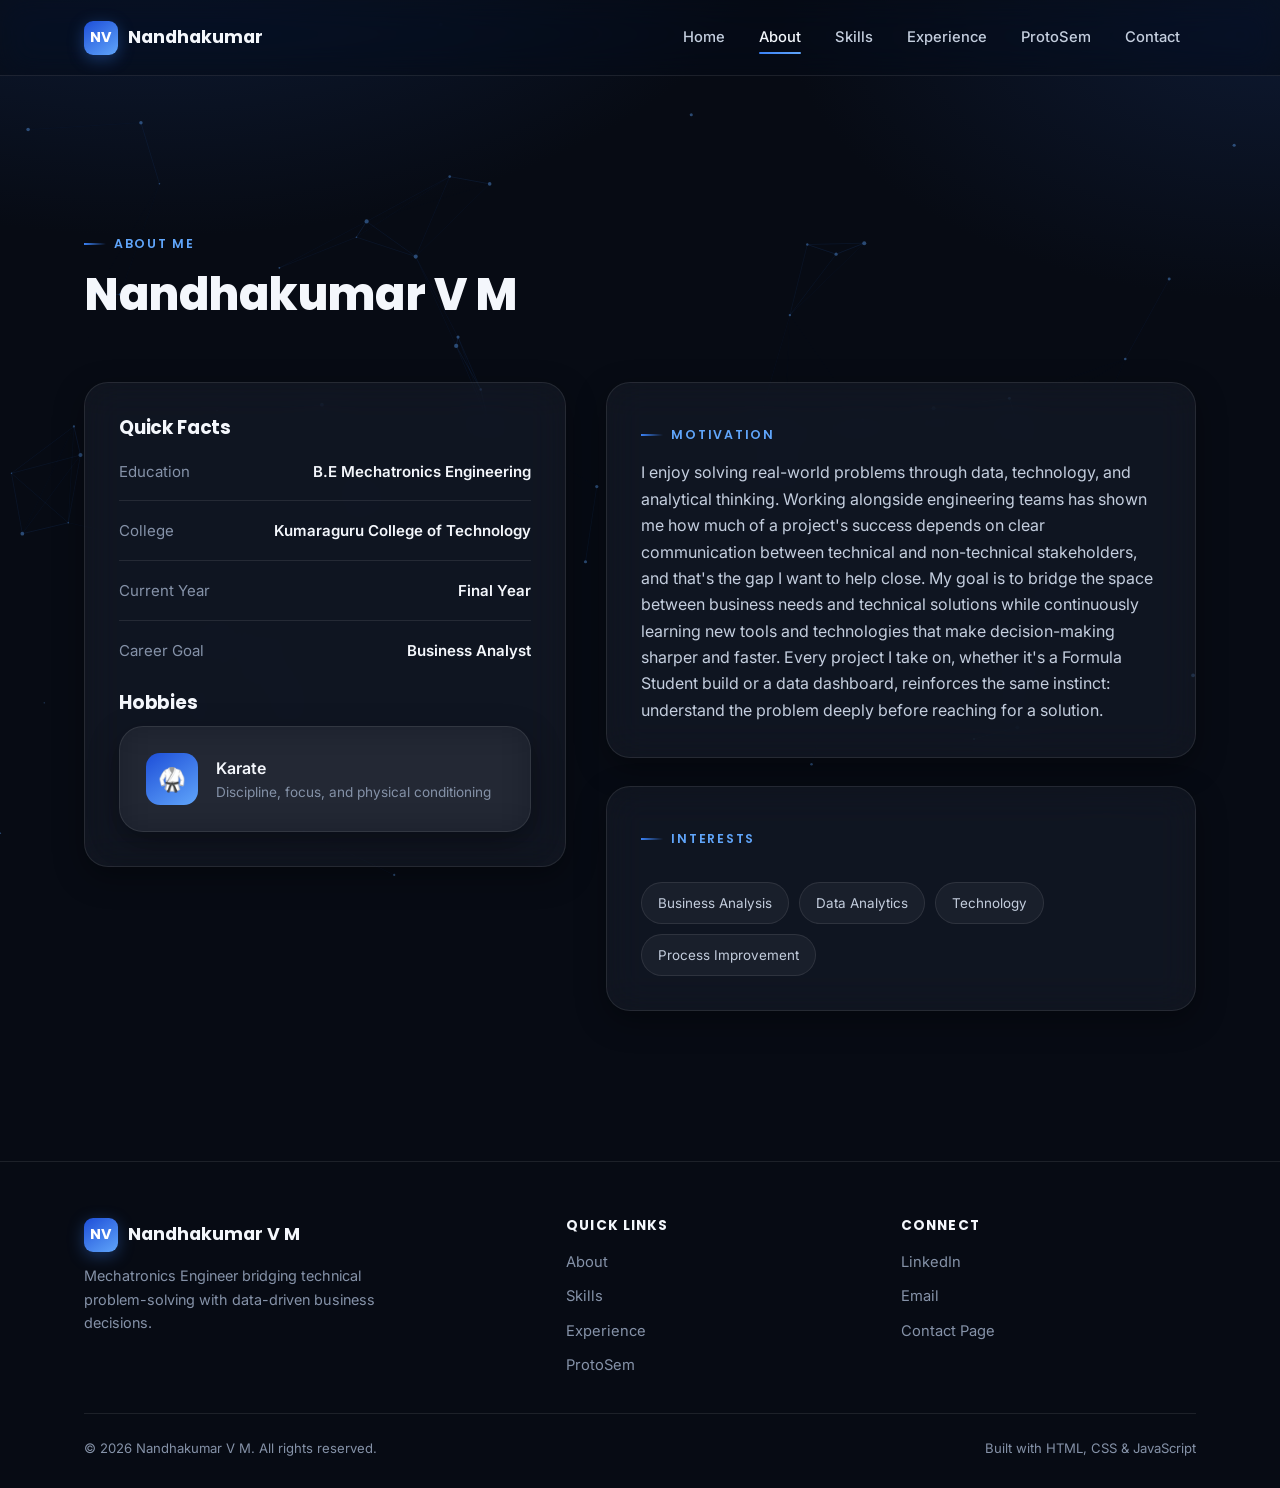
==== about.html @ 26b090a3 "Secondary Commit" ====
<!DOCTYPE html>
<html lang="en">
<head>
<meta charset="UTF-8">
<meta name="viewport" content="width=device-width, initial-scale=1.0">
<title>About — Nandhakumar V M</title>
<meta name="description" content="Learn about Nandhakumar V M's education, goals, interests, and motivation.">
<link rel="preconnect" href="https://fonts.googleapis.com">
<link rel="stylesheet" href="style.css">
</head>
<body>

  <div id="loading-screen" aria-hidden="true">
    <div class="loader-mark"></div>
    <div class="loader-text">Loading Portfolio</div>
  </div>

  <div id="scroll-progress"></div>
  <canvas id="particle-canvas"></canvas>

  <header class="navbar">
    <div class="nav-inner">
      <a href="index.html" class="brand">
        <span class="brand-mark">NV</span>
        Nandhakumar
      </a>
      <nav class="nav-links" id="nav-links">
        <a href="index.html">Home</a>
        <a href="about.html">About</a>
        <a href="skills.html">Skills</a>
        <a href="experience.html">Experience</a>
        <a href="protosem.html">ProtoSem</a>
        <a href="contact.html">Contact</a>
      </nav>
      <button class="nav-toggle" id="nav-toggle" aria-label="Toggle navigation menu">
        <span></span>
      </button>
    </div>
  </header>

  <main>
    <div class="page-header">
      <div class="container">
        <span class="eyebrow">About Me</span>
        <h1>Nandhakumar V M</h1>
      </div>
    </div>

    <section class="section" style="padding-top:20px;">
      <div class="container about-grid">

        <div class="about-card glass reveal">
          <h3 style="margin-bottom:20px;">Quick Facts</h3>
          <div class="info-list">
            <div class="info-row">
              <span class="label">Education</span>
              <span class="value">B.E Mechatronics Engineering</span>
            </div>
            <div class="info-row">
              <span class="label">College</span>
              <span class="value">Kumaraguru College of Technology</span>
            </div>
            <div class="info-row">
              <span class="label">Current Year</span>
              <span class="value">Final Year</span>
            </div>
            <div class="info-row">
              <span class="label">Career Goal</span>
              <span class="value">Business Analyst</span>
            </div>
          </div>

          <h3 style="margin:28px 0 12px;">Hobbies</h3>
          <div class="hobby-card glass">
            <div class="hobby-icon">🥋</div>
            <div>
              <div style="font-weight:600;color:var(--text-0);">Karate</div>
              <div style="font-size:0.85rem;color:var(--text-2);">Discipline, focus, and physical conditioning</div>
            </div>
          </div>
        </div>

        <div>
          <div class="motivation-card glass reveal">
            <span class="eyebrow">Motivation</span>
            <p>
              I enjoy solving real-world problems through data, technology, and analytical thinking. Working
              alongside engineering teams has shown me how much of a project's success depends on clear
              communication between technical and non-technical stakeholders, and that's the gap I want to help
              close. My goal is to bridge the space between business needs and technical solutions while
              continuously learning new tools and technologies that make decision-making sharper and faster.
              Every project I take on, whether it's a Formula Student build or a data dashboard, reinforces the
              same instinct: understand the problem deeply before reaching for a solution.
            </p>
          </div>

          <div class="glass reveal" style="padding:34px;">
            <span class="eyebrow">Interests</span>
            <div class="tag-grid">
              <span class="tag-pill">Business Analysis</span>
              <span class="tag-pill">Data Analytics</span>
              <span class="tag-pill">Technology</span>
              <span class="tag-pill">Process Improvement</span>
            </div>
          </div>
        </div>

      </div>
    </section>
  </main>

  <footer class="footer">
    <div class="container">
      <div class="footer-grid">
        <div class="footer-brand">
          <div class="brand"><span class="brand-mark">NV</span> Nandhakumar V M</div>
          <p>Mechatronics Engineer bridging technical problem-solving with data-driven business decisions.</p>
        </div>
        <div>
          <h4>Quick Links</h4>
          <div class="footer-links">
            <a href="about.html">About</a>
            <a href="skills.html">Skills</a>
            <a href="experience.html">Experience</a>
            <a href="protosem.html">ProtoSem</a>
          </div>
        </div>
        <div>
          <h4>Connect</h4>
          <div class="footer-links">
            <a href="https://www.linkedin.com/in/nandhakumar-v-m-8479002b8" target="_blank" rel="noopener">LinkedIn</a>
            <a href="mailto:nandhakumar8112005@gmail.com">Email</a>
            <a href="contact.html">Contact Page</a>
          </div>
        </div>
      </div>
      <div class="footer-bottom">
        <span>&copy; 2026 Nandhakumar V M. All rights reserved.</span>
        <span>Built with HTML, CSS &amp; JavaScript</span>
      </div>
    </div>
  </footer>

  <button id="back-to-top" aria-label="Back to top">↑</button>

  <script src="script.js"></script>
</body>
</html>
---- style.css ----
/* =========================================================
   NANDHAKUMAR V M — PORTFOLIO STYLESHEET
   Structure:
   1. Fonts & Variables
   2. Reset & Base
   3. Utility / Layout
   4. Loading Screen
   5. Scroll Progress Bar
   6. Navigation
   7. Buttons
   8. Hero / Home
   9. Section Headings
   10. About Page
   11. Skills Page
   12. Experience Timeline
   13. ProtoSem Weekly Journal
   14. Contact Page
   15. Footer
   16. Back To Top
   17. Scroll Reveal
   18. Responsive Media Queries
   ========================================================= */

@import url('https://fonts.googleapis.com/css2?family=Poppins:wght@400;500;600;700;800&family=Inter:wght@400;500;600;700&display=swap');

/* ---------- 1. Fonts & Variables ---------- */
:root{
  /* Palette */
  --bg-0:#070b14;
  --bg-1:#0b1120;
  --bg-2:#101828;
  --surface:rgba(255,255,255,0.045);
  --surface-strong:rgba(255,255,255,0.08);
  --border-glass:rgba(255,255,255,0.09);
  --border-glass-hover:rgba(96,165,250,0.45);

  --accent:#3b82f6;
  --accent-2:#60a5fa;
  --accent-dim:#1d4ed8;
  --accent-glow:rgba(59,130,246,0.35);

  --text-0:#f4f7fc;
  --text-1:#c4cede;
  --text-2:#8592a8;

  --success:#34d399;

  /* Typography */
  --font-display:'Poppins', sans-serif;
  --font-body:'Inter', sans-serif;

  /* Radii */
  --r-sm:10px;
  --r-md:16px;
  --r-lg:24px;
  --r-pill:999px;

  /* Shadows */
  --shadow-glow: 0 0 40px var(--accent-glow);
  --shadow-card: 0 10px 30px rgba(0,0,0,0.35);

  /* Motion */
  --ease: cubic-bezier(.16,.84,.44,1);
  --dur-fast: .2s;
  --dur-med: .45s;
  --dur-slow: .8s;

  --nav-h: 76px;
}

*, *::before, *::after{ box-sizing:border-box; margin:0; padding:0; }

html{
  scroll-behavior:smooth;
  scroll-padding-top: var(--nav-h);
}

body{
  background: radial-gradient(1200px 700px at 12% -10%, #10203f 0%, transparent 55%),
              radial-gradient(1000px 600px at 100% 0%, #0e1a33 0%, transparent 50%),
              var(--bg-0);
  color: var(--text-1);
  font-family: var(--font-body);
  line-height:1.65;
  overflow-x:hidden;
  min-height:100vh;
}

img{ max-width:100%; display:block; }
a{ color:inherit; text-decoration:none; }
ul{ list-style:none; }
button, input, textarea{ font-family:inherit; }

h1,h2,h3,h4{
  font-family: var(--font-display);
  color: var(--text-0);
  line-height:1.2;
  letter-spacing:-0.01em;
}

::selection{ background:var(--accent); color:#fff; }

:focus-visible{
  outline: 2px solid var(--accent-2);
  outline-offset: 3px;
  border-radius: 4px;
}

@media (prefers-reduced-motion: reduce){
  *{ animation-duration:0.001ms !important; animation-iteration-count:1 !important; transition-duration:0.001ms !important; scroll-behavior:auto !important; }
}

/* ---------- 3. Utility / Layout ---------- */
.container{
  width:100%;
  max-width:1160px;
  margin:0 auto;
  padding:0 24px;
}

.section{
  padding: 110px 0 70px;
}

.eyebrow{
  display:inline-flex;
  align-items:center;
  gap:8px;
  font-family:var(--font-display);
  font-size:0.78rem;
  font-weight:600;
  letter-spacing:0.14em;
  text-transform:uppercase;
  color:var(--accent-2);
  margin-bottom:14px;
}
.eyebrow::before{
  content:"";
  width:22px; height:2px;
  background:linear-gradient(90deg,var(--accent),transparent);
  display:inline-block;
}

.glass{
  background: var(--surface);
  border: 1px solid var(--border-glass);
  border-radius: var(--r-lg);
  backdrop-filter: blur(18px) saturate(140%);
  -webkit-backdrop-filter: blur(18px) saturate(140%);
  box-shadow: var(--shadow-card);
}

.reveal{
  opacity:0;
  transform: translateY(28px);
  transition: opacity .8s var(--ease), transform .8s var(--ease);
}
.reveal.is-visible{
  opacity:1;
  transform:none;
}

/* ---------- 4. Loading Screen ---------- */
#loading-screen{
  position:fixed; inset:0;
  z-index:9999;
  background: var(--bg-0);
  display:flex;
  align-items:center;
  justify-content:center;
  flex-direction:column;
  gap:18px;
  transition: opacity .6s var(--ease), visibility .6s var(--ease);
}
#loading-screen.hidden{
  opacity:0;
  visibility:hidden;
  pointer-events:none;
}
.loader-mark{
  width:56px; height:56px;
  border-radius:50%;
  border:2px solid var(--border-glass);
  border-top-color: var(--accent-2);
  animation: spin 0.9s linear infinite;
}
.loader-text{
  font-family:var(--font-display);
  font-size:0.85rem;
  letter-spacing:0.25em;
  text-transform:uppercase;
  color:var(--text-2);
}
@keyframes spin{ to{ transform:rotate(360deg); } }

/* ---------- 5. Scroll Progress Bar ---------- */
#scroll-progress{
  position:fixed;
  top:0; left:0;
  height:3px;
  width:0%;
  background: linear-gradient(90deg, var(--accent-dim), var(--accent-2));
  z-index:1001;
  transition: width .12s linear;
  box-shadow: 0 0 12px var(--accent-glow);
}

/* ---------- Particle Canvas (Circuit Network) ---------- */
#particle-canvas{
  position:fixed;
  inset:0;
  z-index:0;
  pointer-events:none;
  opacity:0.55;
}

/* ---------- 6. Navigation ---------- */
.navbar{
  position:fixed;
  top:0; left:0; right:0;
  z-index:1000;
  height: var(--nav-h);
  display:flex;
  align-items:center;
  background: rgba(7,11,20,0.55);
  backdrop-filter: blur(16px) saturate(150%);
  -webkit-backdrop-filter: blur(16px) saturate(150%);
  border-bottom:1px solid var(--border-glass);
  transition: background .3s var(--ease), border-color .3s var(--ease);
}
.navbar.scrolled{
  background: rgba(7,11,20,0.85);
  box-shadow: 0 10px 30px rgba(0,0,0,0.35);
}
.nav-inner{
  width:100%;
  max-width:1160px;
  margin:0 auto;
  padding:0 24px;
  display:flex;
  align-items:center;
  justify-content:space-between;
}
.brand{
  font-family:var(--font-display);
  font-weight:700;
  font-size:1.1rem;
  color:var(--text-0);
  display:flex;
  align-items:center;
  gap:10px;
}
.brand-mark{
  width:34px; height:34px;
  border-radius:9px;
  display:grid; place-items:center;
  background: linear-gradient(145deg, var(--accent-dim), var(--accent-2));
  color:#fff;
  font-size:0.9rem;
  font-weight:700;
  box-shadow: 0 4px 16px var(--accent-glow);
}

.nav-links{
  display:flex;
  align-items:center;
  gap:2px;
}
.nav-links a{
  position:relative;
  font-size:0.92rem;
  font-weight:500;
  color:var(--text-1);
  padding:10px 16px;
  border-radius:var(--r-pill);
  transition: color var(--dur-fast) var(--ease);
}
.nav-links a::after{
  content:"";
  position:absolute;
  left:16px; right:16px; bottom:6px;
  height:2px;
  background: linear-gradient(90deg,var(--accent),var(--accent-2));
  transform: scaleX(0);
  transform-origin:left;
  transition: transform var(--dur-med) var(--ease);
  border-radius:2px;
}
.nav-links a:hover{ color:var(--text-0); }
.nav-links a:hover::after{ transform:scaleX(1); }
.nav-links a.active{ color:var(--text-0); }
.nav-links a.active::after{ transform:scaleX(1); }

.nav-toggle{
  display:none;
  width:42px; height:42px;
  border-radius:10px;
  border:1px solid var(--border-glass);
  background:var(--surface);
  color:var(--text-0);
  align-items:center;
  justify-content:center;
  cursor:pointer;
}
.nav-toggle span, .nav-toggle span::before, .nav-toggle span::after{
  content:"";
  display:block;
  width:18px; height:2px;
  background:var(--text-0);
  position:relative;
  transition: transform var(--dur-fast) var(--ease), opacity var(--dur-fast) var(--ease);
}
.nav-toggle span::before{ position:absolute; top:-6px; }
.nav-toggle span::after{ position:absolute; top:6px; }
.nav-toggle.open span{ background:transparent; }
.nav-toggle.open span::before{ transform: translateY(6px) rotate(45deg); }
.nav-toggle.open span::after{ transform: translateY(-6px) rotate(-45deg); }

/* ---------- 7. Buttons ---------- */
.btn{
  display:inline-flex;
  align-items:center;
  justify-content:center;
  gap:8px;
  font-family:var(--font-display);
  font-weight:600;
  font-size:0.92rem;
  padding:13px 26px;
  border-radius: var(--r-pill);
  cursor:pointer;
  border:1px solid transparent;
  transition: transform var(--dur-fast) var(--ease), box-shadow var(--dur-fast) var(--ease), background var(--dur-fast) var(--ease), border-color var(--dur-fast) var(--ease);
  white-space:nowrap;
}
.btn:active{ transform: translateY(1px) scale(0.99); }

.btn-primary{
  background: linear-gradient(135deg, var(--accent-dim), var(--accent-2));
  color:#fff;
  box-shadow: 0 8px 24px var(--accent-glow);
}
.btn-primary:hover{
  box-shadow: 0 10px 32px var(--accent-glow);
  transform: translateY(-2px);
}

.btn-ghost{
  background: var(--surface);
  color: var(--text-0);
  border-color: var(--border-glass);
}
.btn-ghost:hover{
  border-color: var(--border-glass-hover);
  transform: translateY(-2px);
  background: var(--surface-strong);
}

.btn-row{ display:flex; flex-wrap:wrap; gap:14px; }

/* ---------- 8. Hero / Home ---------- */
.hero{
  position:relative;
  min-height:100vh;
  display:flex;
  align-items:center;
  padding-top: var(--nav-h);
  overflow:hidden;
}

.hero-grid{
  position:relative;
  z-index:2;
  display:grid;
  grid-template-columns: 1.15fr 0.85fr;
  gap:48px;
  align-items:center;
  width:100%;
}

.hero-eyebrow{
  display:inline-flex;
  align-items:center;
  gap:10px;
  padding:8px 16px;
  border-radius:var(--r-pill);
  background:var(--surface);
  border:1px solid var(--border-glass);
  font-size:0.8rem;
  font-weight:600;
  color:var(--accent-2);
  margin-bottom:22px;
}
.hero-eyebrow .dot{
  width:7px; height:7px;
  border-radius:50%;
  background: var(--success);
  box-shadow: 0 0 10px var(--success);
  animation: pulse-dot 1.8s ease-in-out infinite;
}
@keyframes pulse-dot{
  0%,100%{ opacity:1; } 50%{ opacity:0.35; }
}

.hero h1{
  font-size: clamp(2.4rem, 5vw, 3.8rem);
  font-weight:800;
  margin-bottom:14px;
}
.hero h1 span{
  background: linear-gradient(120deg, var(--accent-2), #a5c4ff 45%, var(--accent));
  -webkit-background-clip:text;
  background-clip:text;
  color:transparent;
}

.typing-line{
  font-family:var(--font-display);
  font-size: clamp(1.05rem, 2vw, 1.35rem);
  font-weight:600;
  color: var(--text-1);
  min-height: 1.6em;
  margin-bottom:22px;
}
.typing-cursor{
  display:inline-block;
  width:2px;
  background:var(--accent-2);
  margin-left:2px;
  animation: blink 0.9s steps(1) infinite;
}
@keyframes blink{ 50%{ opacity:0; } }

.hero p.desc{
  max-width:560px;
  font-size:1rem;
  color:var(--text-1);
  margin-bottom:32px;
}

.hero-social{
  display:flex;
  gap:14px;
  margin-top:30px;
}
.social-pill{
  display:flex;
  align-items:center;
  gap:10px;
  padding:10px 18px;
  border-radius:var(--r-pill);
  background:var(--surface);
  border:1px solid var(--border-glass);
  font-size:0.85rem;
  color:var(--text-1);
  transition: all var(--dur-fast) var(--ease);
}
.social-pill:hover{
  border-color: var(--border-glass-hover);
  color:var(--text-0);
  transform: translateY(-2px);
}

.hero-visual{
  position:relative;
  display:flex;
  align-items:center;
  justify-content:center;
}
.orbit-frame{
  position:relative;
  width:340px; height:340px;
  border-radius:50%;
  display:grid;
  place-items:center;
}
.orbit-ring{
  position:absolute;
  inset:0;
  border-radius:50%;
  border:1px dashed var(--border-glass);
  animation: spin-slow 18s linear infinite;
}
.orbit-ring.ring-2{ inset:32px; animation-duration:26s; animation-direction:reverse; }
@keyframes spin-slow{ to{ transform:rotate(360deg); } }

.avatar-core{
  position:relative;
  width:210px; height:210px;
  border-radius:50%;
  background: linear-gradient(150deg, #14233f, #0c1526);
  border:1px solid var(--border-glass);
  display:grid;
  place-items:center;
  box-shadow: 0 0 60px var(--accent-glow), inset 0 0 40px rgba(59,130,246,0.12);
  font-family:var(--font-display);
  font-size:3rem;
  font-weight:800;
  color:var(--text-0);
  animation: float 5s ease-in-out infinite;
}
@keyframes float{
  0%,100%{ transform:translateY(0px); }
  50%{ transform:translateY(-14px); }
}

.orbit-chip{
  position:absolute;
  padding:8px 14px;
  border-radius:var(--r-pill);
  background:var(--surface-strong);
  border:1px solid var(--border-glass);
  font-size:0.78rem;
  font-weight:600;
  color:var(--text-0);
  backdrop-filter: blur(10px);
  animation: float 6s ease-in-out infinite;
}
.chip-1{ top:-6px; left:10%; animation-delay:.2s; }
.chip-2{ bottom:6%; left:-8%; animation-delay:1s; }
.chip-3{ bottom:10%; right:-10%; animation-delay:1.6s; }
.chip-4{ top:8%; right:-6%; animation-delay:0.6s; }

.scroll-cue{
  position:absolute;
  bottom:28px;
  left:50%;
  transform:translateX(-50%);
  display:flex;
  flex-direction:column;
  align-items:center;
  gap:8px;
  font-size:0.72rem;
  letter-spacing:0.15em;
  text-transform:uppercase;
  color:var(--text-2);
  z-index:2;
}
.scroll-cue .stem{
  width:1px; height:34px;
  background: linear-gradient(var(--accent-2), transparent);
  animation: stem-move 1.6s ease-in-out infinite;
}
@keyframes stem-move{
  0%{ transform:scaleY(0.4); opacity:0.4; transform-origin:top; }
  50%{ transform:scaleY(1); opacity:1; }
  100%{ transform:scaleY(0.4); opacity:0.4; transform-origin:bottom; }
}

/* ---------- 9. Section Headings ---------- */
.section-head{
  max-width:640px;
  margin-bottom:56px;
}
.section-head h2{
  font-size: clamp(1.8rem, 3.4vw, 2.5rem);
  font-weight:700;
  margin-bottom:14px;
}
.section-head p{
  color:var(--text-2);
  font-size:1rem;
}

/* ---------- 10. About Page ---------- */
.about-grid{
  display:grid;
  grid-template-columns: 0.9fr 1.1fr;
  gap:40px;
  align-items:start;
}
.about-card{
  padding:34px;
}
.info-list{ display:flex; flex-direction:column; gap:18px; margin-top:6px; }
.info-row{
  display:flex;
  justify-content:space-between;
  gap:16px;
  padding-bottom:16px;
  border-bottom:1px solid var(--border-glass);
  font-size:0.94rem;
}
.info-row:last-child{ border-bottom:none; padding-bottom:0; }
.info-row .label{ color:var(--text-2); }
.info-row .value{ color:var(--text-0); font-weight:600; text-align:right; }

.motivation-card{ padding:34px; margin-bottom:28px; }
.tag-grid{
  display:flex;
  flex-wrap:wrap;
  gap:10px;
  margin-top:18px;
}
.tag-pill{
  padding:9px 16px;
  border-radius:var(--r-pill);
  background:var(--surface);
  border:1px solid var(--border-glass);
  font-size:0.84rem;
  color:var(--text-1);
  transition: all var(--dur-fast) var(--ease);
}
.tag-pill:hover{
  border-color:var(--border-glass-hover);
  color:var(--text-0);
  background:var(--surface-strong);
}

.hobby-card{ padding:26px; display:flex; align-items:center; gap:18px; }
.hobby-icon{
  width:52px; height:52px;
  border-radius:14px;
  display:grid; place-items:center;
  background: linear-gradient(145deg, var(--accent-dim), var(--accent-2));
  font-size:1.4rem;
  flex-shrink:0;
}

/* ---------- 11. Skills Page ---------- */
.skills-tabs{
  display:flex;
  gap:10px;
  margin-bottom:38px;
}
.skills-tab{
  padding:11px 22px;
  border-radius:var(--r-pill);
  background:var(--surface);
  border:1px solid var(--border-glass);
  font-family:var(--font-display);
  font-weight:600;
  font-size:0.88rem;
  color:var(--text-1);
  cursor:pointer;
  transition: all var(--dur-fast) var(--ease);
}
.skills-tab.active, .skills-tab:hover{
  color:#fff;
  background: linear-gradient(135deg, var(--accent-dim), var(--accent-2));
  border-color:transparent;
}

.skills-grid{
  display:grid;
  grid-template-columns: repeat(2, 1fr);
  gap:20px;
}
.skill-panel{ display:none; }
.skill-panel.active{ display:grid; grid-template-columns:repeat(2,1fr); gap:20px; }

.skill-card{
  padding:24px;
  transition: transform var(--dur-fast) var(--ease), border-color var(--dur-fast) var(--ease);
}
.skill-card:hover{
  transform: translateY(-6px);
  border-color: var(--border-glass-hover);
}
.skill-top{
  display:flex;
  justify-content:space-between;
  align-items:center;
  margin-bottom:14px;
}
.skill-name{
  font-family:var(--font-display);
  font-weight:600;
  color:var(--text-0);
  font-size:0.98rem;
}
.skill-pct{
  font-family:var(--font-display);
  font-weight:700;
  font-size:0.92rem;
  color:var(--accent-2);
}
.progress-track{
  width:100%;
  height:9px;
  border-radius:var(--r-pill);
  background: rgba(255,255,255,0.07);
  overflow:hidden;
}
.progress-fill{
  height:100%;
  width:0%;
  border-radius:var(--r-pill);
  background: linear-gradient(90deg, var(--accent-dim), var(--accent-2));
  transition: width 1.4s var(--ease);
  box-shadow: 0 0 14px var(--accent-glow);
}

/* ---------- 12. Experience Timeline ---------- */
.timeline{
  position:relative;
  max-width:820px;
  margin:0 auto;
  padding-left:32px;
}
.timeline::before{
  content:"";
  position:absolute;
  left:6px; top:6px; bottom:6px;
  width:2px;
  background: linear-gradient(var(--accent), transparent 95%);
  opacity:0.4;
}
.timeline-item{
  position:relative;
  padding-bottom:44px;
}
.timeline-item:last-child{ padding-bottom:0; }
.timeline-dot{
  position:absolute;
  left:-32px; top:6px;
  width:14px; height:14px;
  border-radius:50%;
  background: var(--bg-0);
  border:2px solid var(--accent-2);
  box-shadow: 0 0 0 4px rgba(59,130,246,0.15);
}
.timeline-item.is-visible .timeline-dot{
  animation: dot-pop .5s var(--ease);
}
@keyframes dot-pop{
  0%{ transform:scale(0.4); box-shadow:0 0 0 0 rgba(59,130,246,0.4); }
  100%{ transform:scale(1); }
}
.timeline-card{
  padding:26px 28px;
  transition: transform var(--dur-fast) var(--ease), border-color var(--dur-fast) var(--ease);
}
.timeline-card:hover{
  transform: translateX(6px);
  border-color: var(--border-glass-hover);
}
.timeline-meta{
  display:flex;
  flex-wrap:wrap;
  gap:10px;
  align-items:center;
  margin-bottom:10px;
}
.timeline-badge{
  font-size:0.72rem;
  font-weight:700;
  letter-spacing:0.06em;
  text-transform:uppercase;
  color:var(--accent-2);
  padding:5px 12px;
  border-radius:var(--r-pill);
  background:rgba(59,130,246,0.12);
  border:1px solid rgba(59,130,246,0.25);
}
.timeline-card h3{ font-size:1.15rem; margin-bottom:4px; }
.timeline-role{
  font-size:0.88rem;
  color:var(--accent-2);
  font-weight:600;
  margin-bottom:12px;
}
.timeline-card p{ color:var(--text-1); font-size:0.94rem; }

/* ---------- 13. ProtoSem Weekly Journal ---------- */
.week-card{
  padding:32px 34px;
  margin-bottom:28px;
  transition: transform var(--dur-fast) var(--ease), border-color var(--dur-fast) var(--ease);
  position:relative;
}
.week-card:hover{
  transform: translateY(-4px);
  border-color: var(--border-glass-hover);
}
.week-header{
  display:flex;
  align-items:center;
  justify-content:space-between;
  flex-wrap:wrap;
  gap:10px;
  margin-bottom:14px;
  padding-bottom:16px;
  border-bottom:1px solid var(--border-glass);
}
.week-header h2{
  font-size:1.3rem;
  display:flex;
  align-items:center;
  gap:12px;
}
.week-header h2::before{
  content:"";
  width:8px; height:8px;
  border-radius:50%;
  background:var(--accent-2);
  box-shadow:0 0 10px var(--accent-glow);
  display:inline-block;
}
.week-header span{
  font-size:0.82rem;
  font-weight:600;
  color:var(--text-2);
  padding:6px 14px;
  border-radius:var(--r-pill);
  background:var(--surface);
  border:1px solid var(--border-glass);
}
.week-card h3{
  font-size:1.08rem;
  color:var(--accent-2);
  margin-bottom:10px;
}
.week-card > p{ font-size:0.95rem; margin-bottom:6px; }
.week-card h4{
  font-family:var(--font-display);
  font-size:0.86rem;
  text-transform:uppercase;
  letter-spacing:0.06em;
  color:var(--text-0);
  margin-top:20px;
  margin-bottom:10px;
}
.week-card ul{
  display:flex;
  flex-direction:column;
  gap:8px;
}
.week-card ul li{
  position:relative;
  padding-left:20px;
  font-size:0.93rem;
  color:var(--text-1);
}
.week-card ul li::before{
  content:"";
  position:absolute;
  left:0; top:9px;
  width:6px; height:6px;
  border-radius:2px;
  background:var(--accent-2);
  transform:rotate(45deg);
}
.week-images{
  display:flex;
  gap:12px;
  flex-wrap:wrap;
  margin-top:14px;
}
.week-images img{
  width:150px; height:100px;
  object-fit:cover;
  border-radius:var(--r-sm);
  border:1px solid var(--border-glass);
}

/* ---------- 14. Contact Page ---------- */
.contact-grid{
  display:grid;
  grid-template-columns: 0.9fr 1.1fr;
  gap:40px;
  align-items:start;
}
.contact-card{
  display:flex;
  align-items:center;
  gap:16px;
  padding:22px 24px;
  margin-bottom:16px;
  transition: transform var(--dur-fast) var(--ease), border-color var(--dur-fast) var(--ease);
}
.contact-card:hover{
  transform: translateX(6px);
  border-color: var(--border-glass-hover);
}
.contact-icon{
  width:48px; height:48px;
  border-radius:12px;
  display:grid; place-items:center;
  background: linear-gradient(145deg, var(--accent-dim), var(--accent-2));
  flex-shrink:0;
  font-size:1.15rem;
}
.contact-card .c-label{ font-size:0.78rem; color:var(--text-2); margin-bottom:2px; }
.contact-card .c-value{ font-size:0.96rem; color:var(--text-0); font-weight:600; word-break:break-word; }
.copy-btn{
  margin-left:auto;
  flex-shrink:0;
  padding:8px 14px;
  font-size:0.78rem;
  border-radius:var(--r-pill);
  background:var(--surface);
  border:1px solid var(--border-glass);
  color:var(--text-1);
  cursor:pointer;
  transition: all var(--dur-fast) var(--ease);
}
.copy-btn:hover{ border-color:var(--border-glass-hover); color:var(--text-0); }
.copy-btn.copied{ color:var(--success); border-color:var(--success); }

.map-placeholder{
  margin-top:8px;
  height:200px;
  border-radius:var(--r-md);
  background:
    linear-gradient(rgba(11,17,32,0.75), rgba(11,17,32,0.85)),
    repeating-linear-gradient(0deg, transparent, transparent 23px, rgba(255,255,255,0.05) 24px),
    repeating-linear-gradient(90deg, transparent, transparent 23px, rgba(255,255,255,0.05) 24px);
  border:1px solid var(--border-glass);
  display:flex;
  flex-direction:column;
  align-items:center;
  justify-content:center;
  gap:8px;
  color:var(--text-2);
  font-size:0.85rem;
}
.map-pin{
  width:16px; height:16px;
  border-radius:50% 50% 50% 0;
  background:var(--accent-2);
  transform:rotate(-45deg);
  box-shadow:0 0 16px var(--accent-glow);
}

.contact-form{ padding:34px; }
.form-row{ display:flex; flex-direction:column; gap:8px; margin-bottom:20px; }
.form-row label{
  font-size:0.84rem;
  font-weight:600;
  color:var(--text-1);
}
.form-row input, .form-row textarea{
  background: rgba(255,255,255,0.04);
  border:1px solid var(--border-glass);
  border-radius:var(--r-sm);
  padding:13px 16px;
  color:var(--text-0);
  font-size:0.94rem;
  transition: border-color var(--dur-fast) var(--ease), background var(--dur-fast) var(--ease);
  resize:vertical;
}
.form-row input:focus, .form-row textarea:focus{
  border-color:var(--accent-2);
  background: rgba(255,255,255,0.06);
}
.form-note{
  font-size:0.8rem;
  color:var(--text-2);
  margin-top:10px;
}

/* ---------- 15. Footer ---------- */
.footer{
  border-top:1px solid var(--border-glass);
  padding:56px 0 28px;
  margin-top:80px;
  position:relative;
  z-index:1;
}
.footer-grid{
  display:grid;
  grid-template-columns: 1.2fr 0.8fr 0.8fr;
  gap:40px;
  margin-bottom:36px;
}
.footer-brand p{
  color:var(--text-2);
  font-size:0.9rem;
  margin-top:12px;
  max-width:320px;
}
.footer h4{
  font-size:0.85rem;
  text-transform:uppercase;
  letter-spacing:0.08em;
  color:var(--text-0);
  margin-bottom:16px;
}
.footer-links{ display:flex; flex-direction:column; gap:10px; }
.footer-links a{
  color:var(--text-2);
  font-size:0.92rem;
  transition: color var(--dur-fast) var(--ease), padding-left var(--dur-fast) var(--ease);
}
.footer-links a:hover{ color:var(--accent-2); padding-left:4px; }
.footer-bottom{
  display:flex;
  justify-content:space-between;
  align-items:center;
  flex-wrap:wrap;
  gap:10px;
  padding-top:24px;
  border-top:1px solid var(--border-glass);
  font-size:0.82rem;
  color:var(--text-2);
}

/* ---------- 16. Back To Top ---------- */
#back-to-top{
  position:fixed;
  right:24px;
  bottom:24px;
  width:48px; height:48px;
  border-radius:50%;
  background: linear-gradient(135deg, var(--accent-dim), var(--accent-2));
  color:#fff;
  display:grid;
  place-items:center;
  border:none;
  cursor:pointer;
  box-shadow: 0 8px 24px var(--accent-glow);
  z-index:900;
  opacity:0;
  visibility:hidden;
  transform: translateY(12px);
  transition: opacity var(--dur-fast) var(--ease), transform var(--dur-fast) var(--ease), visibility var(--dur-fast) var(--ease);
}
#back-to-top.show{
  opacity:1;
  visibility:visible;
  transform:none;
}
#back-to-top:hover{ transform: translateY(-3px); }

/* ---------- Page Header (inner pages) ---------- */
.page-header{
  padding: 150px 0 40px;
  position:relative;
  z-index:1;
}
.page-header h1{
  font-size: clamp(2rem, 4vw, 2.8rem);
  font-weight:800;
}

/* generic content z-index above canvas */
.navbar, .section, .page-header, .footer{ position:relative; z-index:1; }

/* ---------- 18. Responsive ---------- */
@media (max-width: 980px){
  .hero-grid{ grid-template-columns:1fr; }
  .hero-visual{ order:-1; }
  .orbit-frame{ width:260px; height:260px; }
  .avatar-core{ width:160px; height:160px; font-size:2.2rem; }
  .about-grid, .contact-grid{ grid-template-columns:1fr; }
  .footer-grid{ grid-template-columns:1fr 1fr; }
}

@media (max-width: 720px){
  .nav-links{
    position:fixed;
    top:var(--nav-h);
    left:0; right:0;
    flex-direction:column;
    align-items:stretch;
    background: rgba(7,11,20,0.97);
    backdrop-filter: blur(16px);
    border-bottom:1px solid var(--border-glass);
    padding:14px;
    gap:4px;
    transform: translateY(-8px);
    opacity:0;
    visibility:hidden;
    transition: all var(--dur-med) var(--ease);
  }
  .nav-links.open{
    transform:none;
    opacity:1;
    visibility:visible;
  }
  .nav-links a{ padding:14px 16px; border-radius:10px; }
  .nav-links a::after{ display:none; }
  .nav-links a.active{ background:var(--surface); }
  .nav-toggle{ display:flex; }

  .skills-grid, .skill-panel.active{ grid-template-columns:1fr; }
  .footer-grid{ grid-template-columns:1fr; gap:28px; }
  .footer-bottom{ flex-direction:column; align-items:flex-start; }
}

@media (max-width: 480px){
  .container{ padding:0 18px; }
  .section{ padding:90px 0 50px; }
  .btn{ width:100%; }
  .btn-row{ flex-direction:column; }
  .week-images img{ width:100%; height:140px; }
}
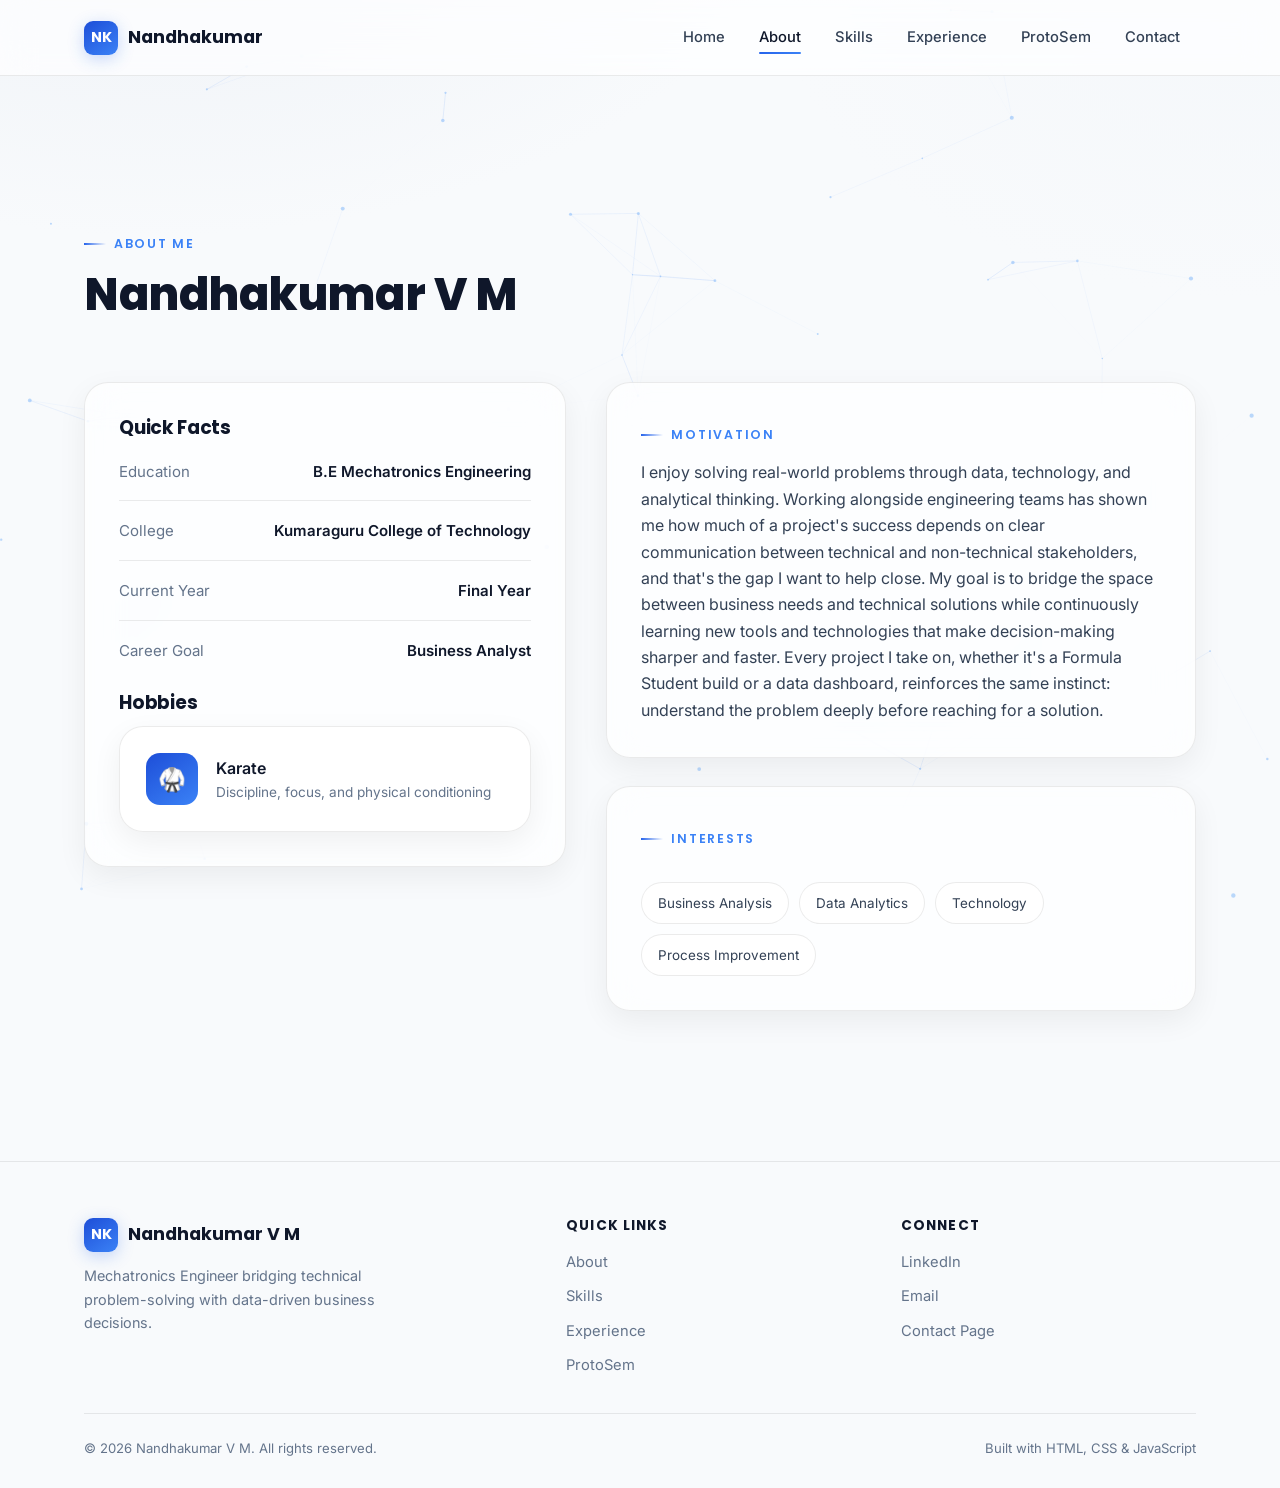
==== commit 2382b264: "refactor: update brand mark to NK and clean up index page hero section" ====
--- a/about.html
+++ b/about.html
@@ -21,7 +21,7 @@
   <header class="navbar">
     <div class="nav-inner">
       <a href="index.html" class="brand">
-        <span class="brand-mark">NV</span>
+        <span class="brand-mark">NK</span>
         Nandhakumar
       </a>
       <nav class="nav-links" id="nav-links">
@@ -113,7 +113,7 @@
     <div class="container">
       <div class="footer-grid">
         <div class="footer-brand">
-          <div class="brand"><span class="brand-mark">NV</span> Nandhakumar V M</div>
+          <div class="brand"><span class="brand-mark">NK</span> Nandhakumar V M</div>
           <p>Mechatronics Engineer bridging technical problem-solving with data-driven business decisions.</p>
         </div>
         <div>
--- a/style.css
+++ b/style.css
@@ -26,24 +26,24 @@
 /* ---------- 1. Fonts & Variables ---------- */
 :root{
   /* Palette */
-  --bg-0:#070b14;
-  --bg-1:#0b1120;
-  --bg-2:#101828;
-  --surface:rgba(255,255,255,0.045);
-  --surface-strong:rgba(255,255,255,0.08);
-  --border-glass:rgba(255,255,255,0.09);
-  --border-glass-hover:rgba(96,165,250,0.45);
-
-  --accent:#3b82f6;
-  --accent-2:#60a5fa;
+  --bg-0:#f8fafc;
+  --bg-1:#f1f5f9;
+  --bg-2:#e2e8f0;
+  --surface:rgba(255,255,255,0.7);
+  --surface-strong:rgba(255,255,255,0.9);
+  --border-glass:rgba(0,0,0,0.08);
+  --border-glass-hover:rgba(59,130,246,0.45);
+
+  --accent:#2563eb;
+  --accent-2:#3b82f6;
   --accent-dim:#1d4ed8;
-  --accent-glow:rgba(59,130,246,0.35);
-
-  --text-0:#f4f7fc;
-  --text-1:#c4cede;
-  --text-2:#8592a8;
-
-  --success:#34d399;
+  --accent-glow:rgba(37,99,235,0.25);
+
+  --text-0:#0f172a;
+  --text-1:#334155;
+  --text-2:#64748b;
+
+  --success:#10b981;
 
   /* Typography */
   --font-display:'Poppins', sans-serif;
@@ -57,7 +57,7 @@
 
   /* Shadows */
   --shadow-glow: 0 0 40px var(--accent-glow);
-  --shadow-card: 0 10px 30px rgba(0,0,0,0.35);
+  --shadow-card: 0 10px 30px rgba(0,0,0,0.06);
 
   /* Motion */
   --ease: cubic-bezier(.16,.84,.44,1);
@@ -76,8 +76,8 @@
 }
 
 body{
-  background: radial-gradient(1200px 700px at 12% -10%, #10203f 0%, transparent 55%),
-              radial-gradient(1000px 600px at 100% 0%, #0e1a33 0%, transparent 50%),
+  background: radial-gradient(1200px 700px at 12% -10%, rgba(226,232,240,0.5) 0%, transparent 55%),
+              radial-gradient(1000px 600px at 100% 0%, rgba(241,245,249,0.5) 0%, transparent 50%),
               var(--bg-0);
   color: var(--text-1);
   font-family: var(--font-body);
@@ -222,15 +222,15 @@
   height: var(--nav-h);
   display:flex;
   align-items:center;
-  background: rgba(7,11,20,0.55);
+  background: rgba(255,255,255,0.7);
   backdrop-filter: blur(16px) saturate(150%);
   -webkit-backdrop-filter: blur(16px) saturate(150%);
   border-bottom:1px solid var(--border-glass);
   transition: background .3s var(--ease), border-color .3s var(--ease);
 }
 .navbar.scrolled{
-  background: rgba(7,11,20,0.85);
-  box-shadow: 0 10px 30px rgba(0,0,0,0.35);
+  background: rgba(255,255,255,0.9);
+  box-shadow: 0 10px 30px rgba(0,0,0,0.06);
 }
 .nav-inner{
   width:100%;
@@ -487,7 +487,7 @@
   position:relative;
   width:210px; height:210px;
   border-radius:50%;
-  background: linear-gradient(150deg, #14233f, #0c1526);
+  background: linear-gradient(150deg, #e2e8f0, #f8fafc);
   border:1px solid var(--border-glass);
   display:grid;
   place-items:center;
@@ -678,7 +678,7 @@
   width:100%;
   height:9px;
   border-radius:var(--r-pill);
-  background: rgba(255,255,255,0.07);
+  background: rgba(0,0,0,0.05);
   overflow:hidden;
 }
 .progress-fill{
@@ -902,9 +902,9 @@
   height:200px;
   border-radius:var(--r-md);
   background:
-    linear-gradient(rgba(11,17,32,0.75), rgba(11,17,32,0.85)),
-    repeating-linear-gradient(0deg, transparent, transparent 23px, rgba(255,255,255,0.05) 24px),
-    repeating-linear-gradient(90deg, transparent, transparent 23px, rgba(255,255,255,0.05) 24px);
+    linear-gradient(rgba(241,245,249,0.75), rgba(241,245,249,0.85)),
+    repeating-linear-gradient(0deg, transparent, transparent 23px, rgba(0,0,0,0.03) 24px),
+    repeating-linear-gradient(90deg, transparent, transparent 23px, rgba(0,0,0,0.03) 24px);
   border:1px solid var(--border-glass);
   display:flex;
   flex-direction:column;
@@ -930,7 +930,7 @@
   color:var(--text-1);
 }
 .form-row input, .form-row textarea{
-  background: rgba(255,255,255,0.04);
+  background: rgba(0,0,0,0.03);
   border:1px solid var(--border-glass);
   border-radius:var(--r-sm);
   padding:13px 16px;
@@ -941,7 +941,7 @@
 }
 .form-row input:focus, .form-row textarea:focus{
   border-color:var(--accent-2);
-  background: rgba(255,255,255,0.06);
+  background: rgba(0,0,0,0.05);
 }
 .form-note{
   font-size:0.8rem;
@@ -1053,7 +1053,7 @@
     left:0; right:0;
     flex-direction:column;
     align-items:stretch;
-    background: rgba(7,11,20,0.97);
+    background: rgba(255,255,255,0.97);
     backdrop-filter: blur(16px);
     border-bottom:1px solid var(--border-glass);
     padding:14px;
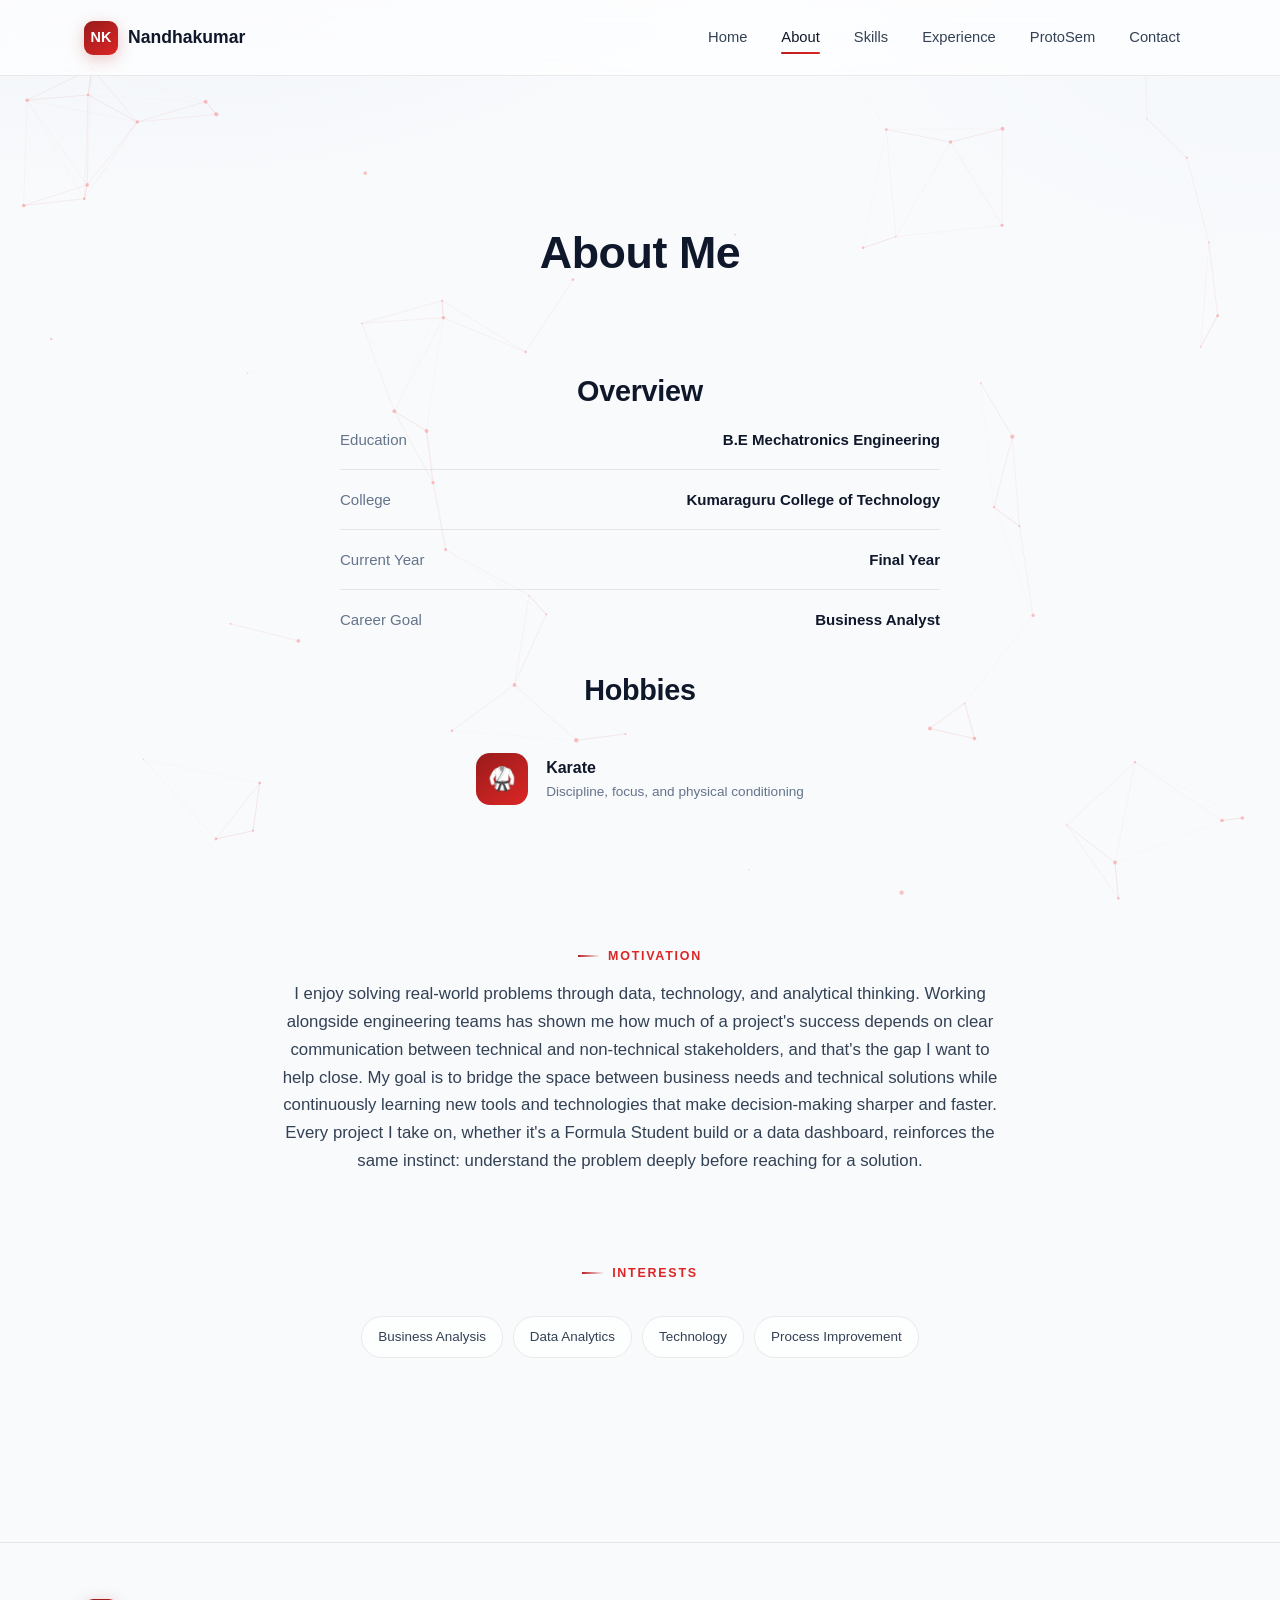
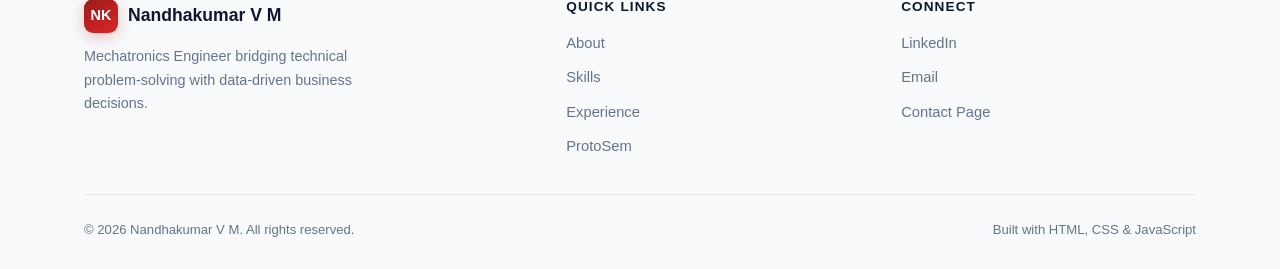
==== commit 40144dcd: "refactor: redesign about page layout to a centered single-column format with updated styling" ====
--- a/about.html
+++ b/about.html
@@ -40,18 +40,17 @@
 
   <main>
     <div class="page-header">
-      <div class="container">
-        <span class="eyebrow">About Me</span>
-        <h1>Nandhakumar V M</h1>
+      <div class="container" style="text-align: center;">
+        <h1>About Me</h1>
       </div>
     </div>
 
     <section class="section" style="padding-top:20px;">
       <div class="container about-grid">
 
-        <div class="about-card glass reveal">
-          <h3 style="margin-bottom:20px;">Quick Facts</h3>
-          <div class="info-list">
+        <div class="about-card reveal" style="width:100%; max-width:800px; margin: 0 auto;">
+          <h3 style="margin-bottom:20px; text-align:center; font-size:1.8rem;">Overview</h3>
+          <div class="info-list" style="margin: 0 auto; max-width: 600px;">
             <div class="info-row">
               <span class="label">Education</span>
               <span class="value">B.E Mechatronics Engineering</span>
@@ -70,20 +69,20 @@
             </div>
           </div>
 
-          <h3 style="margin:28px 0 12px;">Hobbies</h3>
-          <div class="hobby-card glass">
+          <h3 style="margin:40px 0 20px; text-align:center; font-size:1.8rem;">Hobbies</h3>
+          <div class="hobby-card" style="justify-content:center; max-width:600px; margin:0 auto;">
             <div class="hobby-icon">🥋</div>
-            <div>
+            <div style="text-align:left;">
               <div style="font-weight:600;color:var(--text-0);">Karate</div>
               <div style="font-size:0.85rem;color:var(--text-2);">Discipline, focus, and physical conditioning</div>
             </div>
           </div>
         </div>
 
-        <div>
-          <div class="motivation-card glass reveal">
-            <span class="eyebrow">Motivation</span>
-            <p>
+        <div style="width:100%; max-width: 800px; margin: 0 auto;">
+          <div class="motivation-card reveal" style="text-align:center;">
+            <span class="eyebrow" style="justify-content:center;">Motivation</span>
+            <p style="text-align:center; font-size:1.05rem;">
               I enjoy solving real-world problems through data, technology, and analytical thinking. Working
               alongside engineering teams has shown me how much of a project's success depends on clear
               communication between technical and non-technical stakeholders, and that's the gap I want to help
@@ -94,9 +93,9 @@
             </p>
           </div>
 
-          <div class="glass reveal" style="padding:34px;">
-            <span class="eyebrow">Interests</span>
-            <div class="tag-grid">
+          <div class="reveal" style="padding:20px 34px 34px; text-align:center;">
+            <span class="eyebrow" style="justify-content:center;">Interests</span>
+            <div class="tag-grid" style="justify-content:center;">
               <span class="tag-pill">Business Analysis</span>
               <span class="tag-pill">Data Analytics</span>
               <span class="tag-pill">Technology</span>
--- a/style.css
+++ b/style.css
@@ -21,8 +21,6 @@
    18. Responsive Media Queries
    ========================================================= */
 
-@import url('https://fonts.googleapis.com/css2?family=Poppins:wght@400;500;600;700;800&family=Inter:wght@400;500;600;700&display=swap');
-
 /* ---------- 1. Fonts & Variables ---------- */
 :root{
   /* Palette */
@@ -32,12 +30,12 @@
   --surface:rgba(255,255,255,0.7);
   --surface-strong:rgba(255,255,255,0.9);
   --border-glass:rgba(0,0,0,0.08);
-  --border-glass-hover:rgba(59,130,246,0.45);
-
-  --accent:#2563eb;
-  --accent-2:#3b82f6;
-  --accent-dim:#1d4ed8;
-  --accent-glow:rgba(37,99,235,0.25);
+  --border-glass-hover:rgba(220,38,38,0.45);
+
+  --accent:#b91c1c;
+  --accent-2:#dc2626;
+  --accent-dim:#991b1b;
+  --accent-glow:rgba(185,28,28,0.25);
 
   --text-0:#0f172a;
   --text-1:#334155;
@@ -46,8 +44,8 @@
   --success:#10b981;
 
   /* Typography */
-  --font-display:'Poppins', sans-serif;
-  --font-body:'Inter', sans-serif;
+  --font-display: -apple-system, BlinkMacSystemFont, "SF Pro Display", "Segoe UI", Roboto, Helvetica, Arial, sans-serif;
+  --font-body: -apple-system, BlinkMacSystemFont, "SF Pro Text", "Segoe UI", Roboto, Helvetica, Arial, sans-serif;
 
   /* Radii */
   --r-sm:10px;
@@ -370,10 +368,11 @@
 .hero-grid{
   position:relative;
   z-index:2;
-  display:grid;
-  grid-template-columns: 1.15fr 0.85fr;
+  display:flex;
+  flex-direction:column;
+  align-items:center;
+  text-align:center;
   gap:48px;
-  align-items:center;
   width:100%;
 }
 
@@ -407,38 +406,52 @@
   margin-bottom:14px;
 }
 .hero h1 span{
-  background: linear-gradient(120deg, var(--accent-2), #a5c4ff 45%, var(--accent));
+  background: linear-gradient(120deg, var(--accent-2), #fca5a5 45%, var(--accent));
   -webkit-background-clip:text;
   background-clip:text;
   color:transparent;
 }
 
-.typing-line{
-  font-family:var(--font-display);
+.rolling-text-container {
+  font-family: var(--font-display);
   font-size: clamp(1.05rem, 2vw, 1.35rem);
-  font-weight:600;
+  font-weight: 600;
   color: var(--text-1);
-  min-height: 1.6em;
-  margin-bottom:22px;
-}
-.typing-cursor{
-  display:inline-block;
-  width:2px;
-  background:var(--accent-2);
-  margin-left:2px;
-  animation: blink 0.9s steps(1) infinite;
-}
-@keyframes blink{ 50%{ opacity:0; } }
+  height: 1.6em;
+  margin-bottom: 22px;
+  overflow: hidden;
+  position: relative;
+  display: flex;
+  justify-content: center;
+}
+.rolling-text-inner {
+  display: flex;
+  flex-direction: column;
+  animation: rollUp 8s cubic-bezier(0.68, -0.55, 0.265, 1.55) infinite;
+}
+.rolling-text-inner span {
+  height: 1.6em;
+  display: flex;
+  align-items: center;
+  justify-content: center;
+}
+@keyframes rollUp {
+  0%, 20% { transform: translateY(0); }
+  33%, 53% { transform: translateY(-1.6em); }
+  66%, 86% { transform: translateY(-3.2em); }
+  100% { transform: translateY(-4.8em); }
+}
 
 .hero p.desc{
   max-width:560px;
+  margin: 0 auto 32px auto;
   font-size:1rem;
   color:var(--text-1);
-  margin-bottom:32px;
 }
 
 .hero-social{
   display:flex;
+  justify-content:center;
   gap:14px;
   margin-top:30px;
 }
@@ -491,7 +504,7 @@
   border:1px solid var(--border-glass);
   display:grid;
   place-items:center;
-  box-shadow: 0 0 60px var(--accent-glow), inset 0 0 40px rgba(59,130,246,0.12);
+  box-shadow: 0 0 60px var(--accent-glow), inset 0 0 40px rgba(220,38,38,0.12);
   font-family:var(--font-display);
   font-size:3rem;
   font-weight:800;
@@ -563,10 +576,10 @@
 
 /* ---------- 10. About Page ---------- */
 .about-grid{
-  display:grid;
-  grid-template-columns: 0.9fr 1.1fr;
+  display:flex;
+  flex-direction:column;
+  align-items:center;
   gap:40px;
-  align-items:start;
 }
 .about-card{
   padding:34px;
@@ -646,48 +659,27 @@
   gap:20px;
 }
 .skill-panel{ display:none; }
-.skill-panel.active{ display:grid; grid-template-columns:repeat(2,1fr); gap:20px; }
-
-.skill-card{
-  padding:24px;
-  transition: transform var(--dur-fast) var(--ease), border-color var(--dur-fast) var(--ease);
-}
-.skill-card:hover{
-  transform: translateY(-6px);
-  border-color: var(--border-glass-hover);
-}
-.skill-top{
-  display:flex;
-  justify-content:space-between;
-  align-items:center;
-  margin-bottom:14px;
-}
-.skill-name{
+.skill-panel.active{ display:block; }
+
+.skills-list{
+  display:flex;
+  flex-wrap:wrap;
+  gap:14px;
+}
+.skill-tag{
+  padding:14px 28px;
+  border-radius:var(--r-pill);
   font-family:var(--font-display);
   font-weight:600;
+  font-size:0.95rem;
   color:var(--text-0);
-  font-size:0.98rem;
-}
-.skill-pct{
-  font-family:var(--font-display);
-  font-weight:700;
-  font-size:0.92rem;
-  color:var(--accent-2);
-}
-.progress-track{
-  width:100%;
-  height:9px;
-  border-radius:var(--r-pill);
-  background: rgba(0,0,0,0.05);
-  overflow:hidden;
-}
-.progress-fill{
-  height:100%;
-  width:0%;
-  border-radius:var(--r-pill);
-  background: linear-gradient(90deg, var(--accent-dim), var(--accent-2));
-  transition: width 1.4s var(--ease);
-  box-shadow: 0 0 14px var(--accent-glow);
+  transition: transform var(--dur-fast) var(--ease), border-color var(--dur-fast) var(--ease), box-shadow var(--dur-fast) var(--ease);
+  cursor:default;
+}
+.skill-tag:hover{
+  transform: translateY(-4px);
+  border-color: var(--border-glass-hover);
+  box-shadow: 0 8px 24px var(--accent-glow);
 }
 
 /* ---------- 12. Experience Timeline ---------- */
@@ -700,10 +692,10 @@
 .timeline::before{
   content:"";
   position:absolute;
-  left:6px; top:6px; bottom:6px;
-  width:2px;
+  left:6.5px; top:6px; bottom:6px;
+  width:1px;
   background: linear-gradient(var(--accent), transparent 95%);
-  opacity:0.4;
+  opacity:0.25;
 }
 .timeline-item{
   position:relative;
@@ -712,18 +704,18 @@
 .timeline-item:last-child{ padding-bottom:0; }
 .timeline-dot{
   position:absolute;
-  left:-32px; top:6px;
-  width:14px; height:14px;
+  left:-30px; top:8px;
+  width:10px; height:10px;
   border-radius:50%;
   background: var(--bg-0);
   border:2px solid var(--accent-2);
-  box-shadow: 0 0 0 4px rgba(59,130,246,0.15);
+  box-shadow: 0 0 0 3px rgba(220,38,38,0.12);
 }
 .timeline-item.is-visible .timeline-dot{
   animation: dot-pop .5s var(--ease);
 }
 @keyframes dot-pop{
-  0%{ transform:scale(0.4); box-shadow:0 0 0 0 rgba(59,130,246,0.4); }
+  0%{ transform:scale(0.4); box-shadow:0 0 0 0 rgba(220,38,38,0.4); }
   100%{ transform:scale(1); }
 }
 .timeline-card{
@@ -749,8 +741,8 @@
   color:var(--accent-2);
   padding:5px 12px;
   border-radius:var(--r-pill);
-  background:rgba(59,130,246,0.12);
-  border:1px solid rgba(59,130,246,0.25);
+  background:rgba(220,38,38,0.12);
+  border:1px solid rgba(220,38,38,0.25);
 }
 .timeline-card h3{ font-size:1.15rem; margin-bottom:4px; }
 .timeline-role{
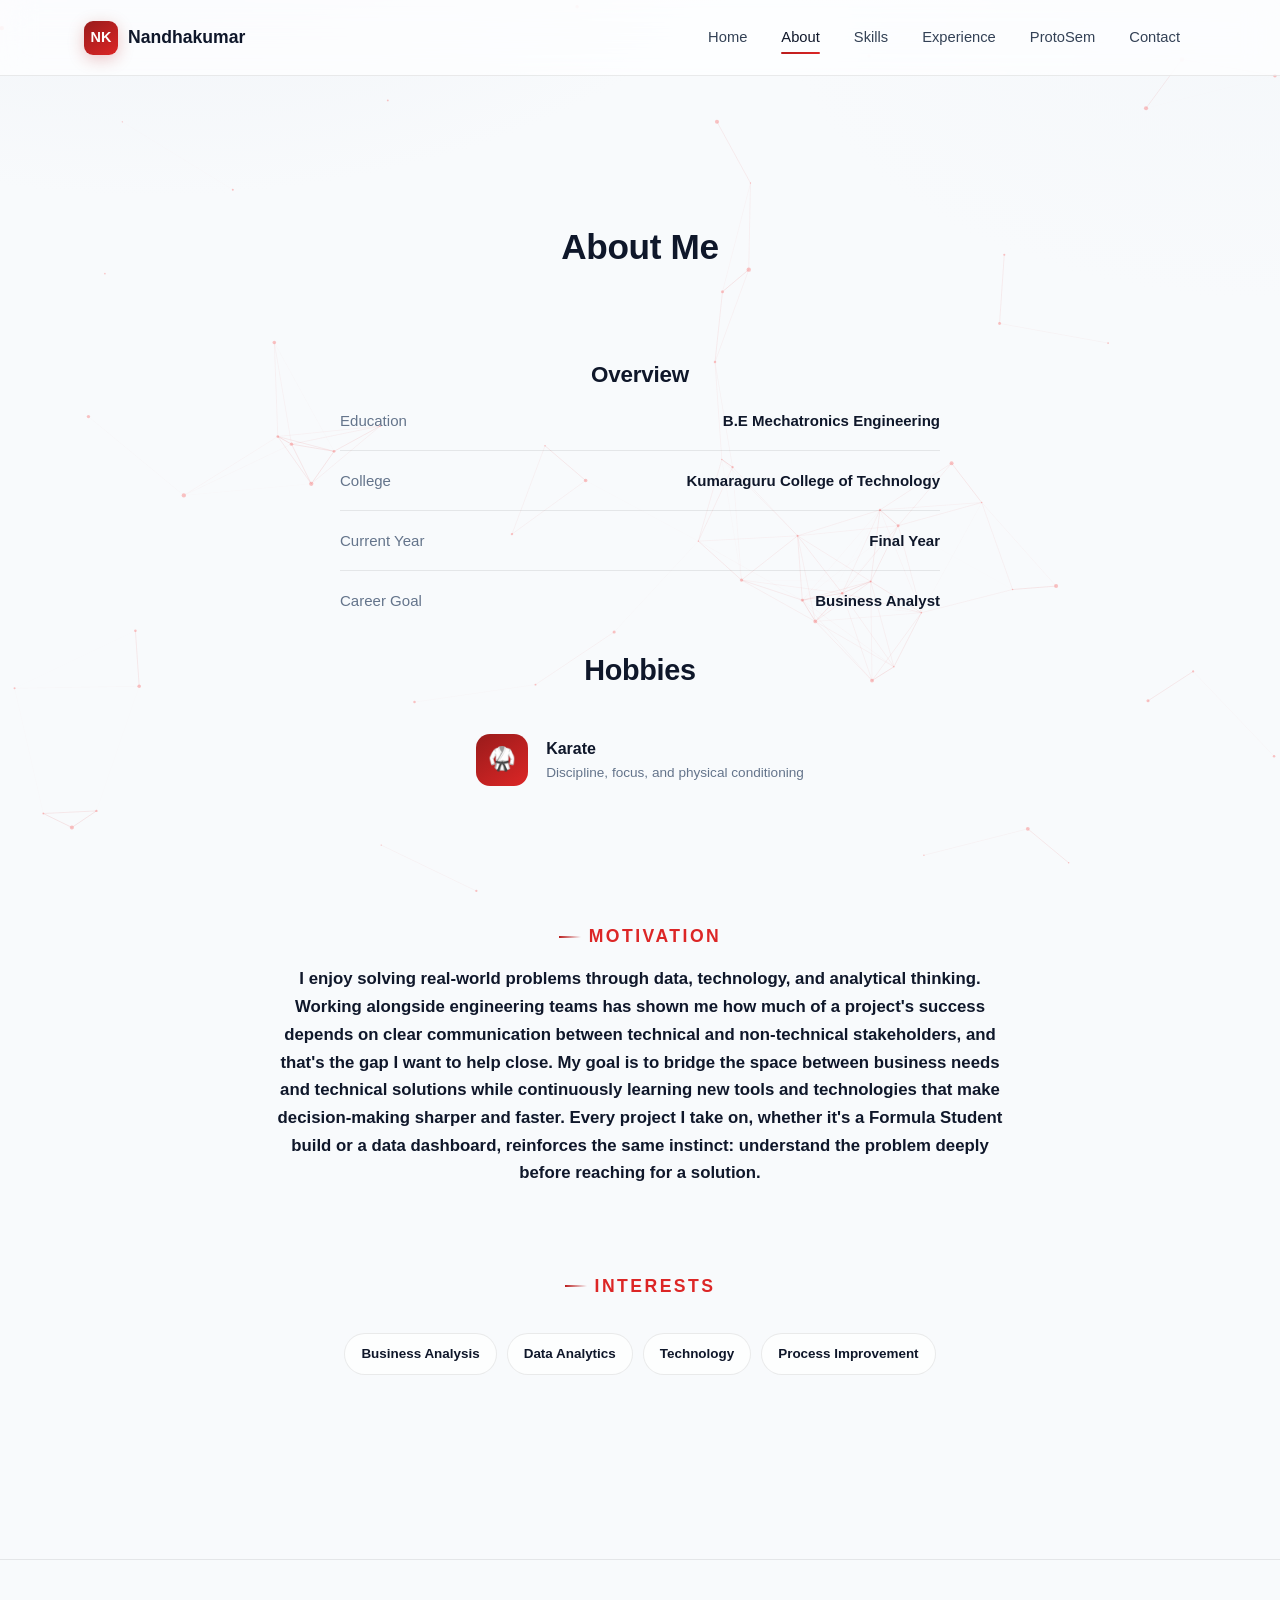
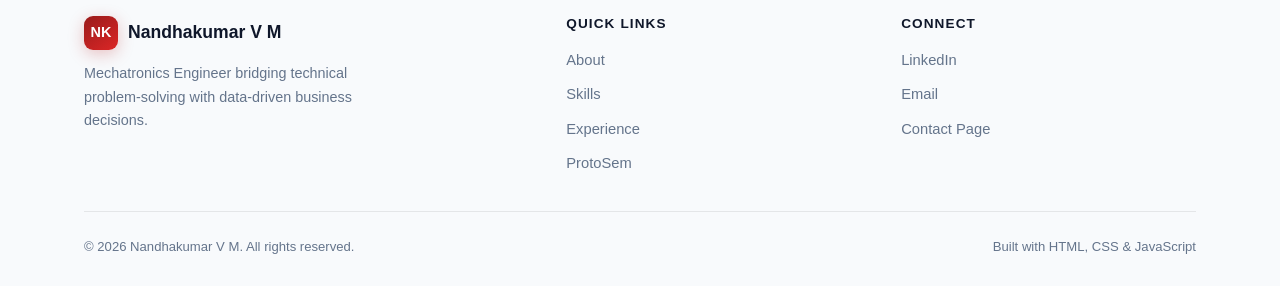
==== commit 1f0a80e3: "style: update typography and visual styling for about page headers and tags" ====
--- a/about.html
+++ b/about.html
@@ -41,7 +41,7 @@
   <main>
     <div class="page-header">
       <div class="container" style="text-align: center;">
-        <h1>About Me</h1>
+        <h1 style="font-size: 2.2rem;">About Me</h1>
       </div>
     </div>
 
@@ -49,7 +49,7 @@
       <div class="container about-grid">
 
         <div class="about-card reveal" style="width:100%; max-width:800px; margin: 0 auto;">
-          <h3 style="margin-bottom:20px; text-align:center; font-size:1.8rem;">Overview</h3>
+          <h3 style="margin-bottom:20px; text-align:center; font-size:1.4rem;">Overview</h3>
           <div class="info-list" style="margin: 0 auto; max-width: 600px;">
             <div class="info-row">
               <span class="label">Education</span>
@@ -81,8 +81,8 @@
 
         <div style="width:100%; max-width: 800px; margin: 0 auto;">
           <div class="motivation-card reveal" style="text-align:center;">
-            <span class="eyebrow" style="justify-content:center;">Motivation</span>
-            <p style="text-align:center; font-size:1.05rem;">
+            <span class="eyebrow" style="justify-content:center; font-size:1.1rem; font-weight:800;">Motivation</span>
+            <p style="text-align:center; font-size:1.05rem; font-weight:600; color:var(--text-0);">
               I enjoy solving real-world problems through data, technology, and analytical thinking. Working
               alongside engineering teams has shown me how much of a project's success depends on clear
               communication between technical and non-technical stakeholders, and that's the gap I want to help
@@ -94,12 +94,12 @@
           </div>
 
           <div class="reveal" style="padding:20px 34px 34px; text-align:center;">
-            <span class="eyebrow" style="justify-content:center;">Interests</span>
+            <span class="eyebrow" style="justify-content:center; font-size:1.1rem; font-weight:800;">Interests</span>
             <div class="tag-grid" style="justify-content:center;">
-              <span class="tag-pill">Business Analysis</span>
-              <span class="tag-pill">Data Analytics</span>
-              <span class="tag-pill">Technology</span>
-              <span class="tag-pill">Process Improvement</span>
+              <span class="tag-pill" style="font-weight:600; color:var(--text-0);">Business Analysis</span>
+              <span class="tag-pill" style="font-weight:600; color:var(--text-0);">Data Analytics</span>
+              <span class="tag-pill" style="font-weight:600; color:var(--text-0);">Technology</span>
+              <span class="tag-pill" style="font-weight:600; color:var(--text-0);">Process Improvement</span>
             </div>
           </div>
         </div>
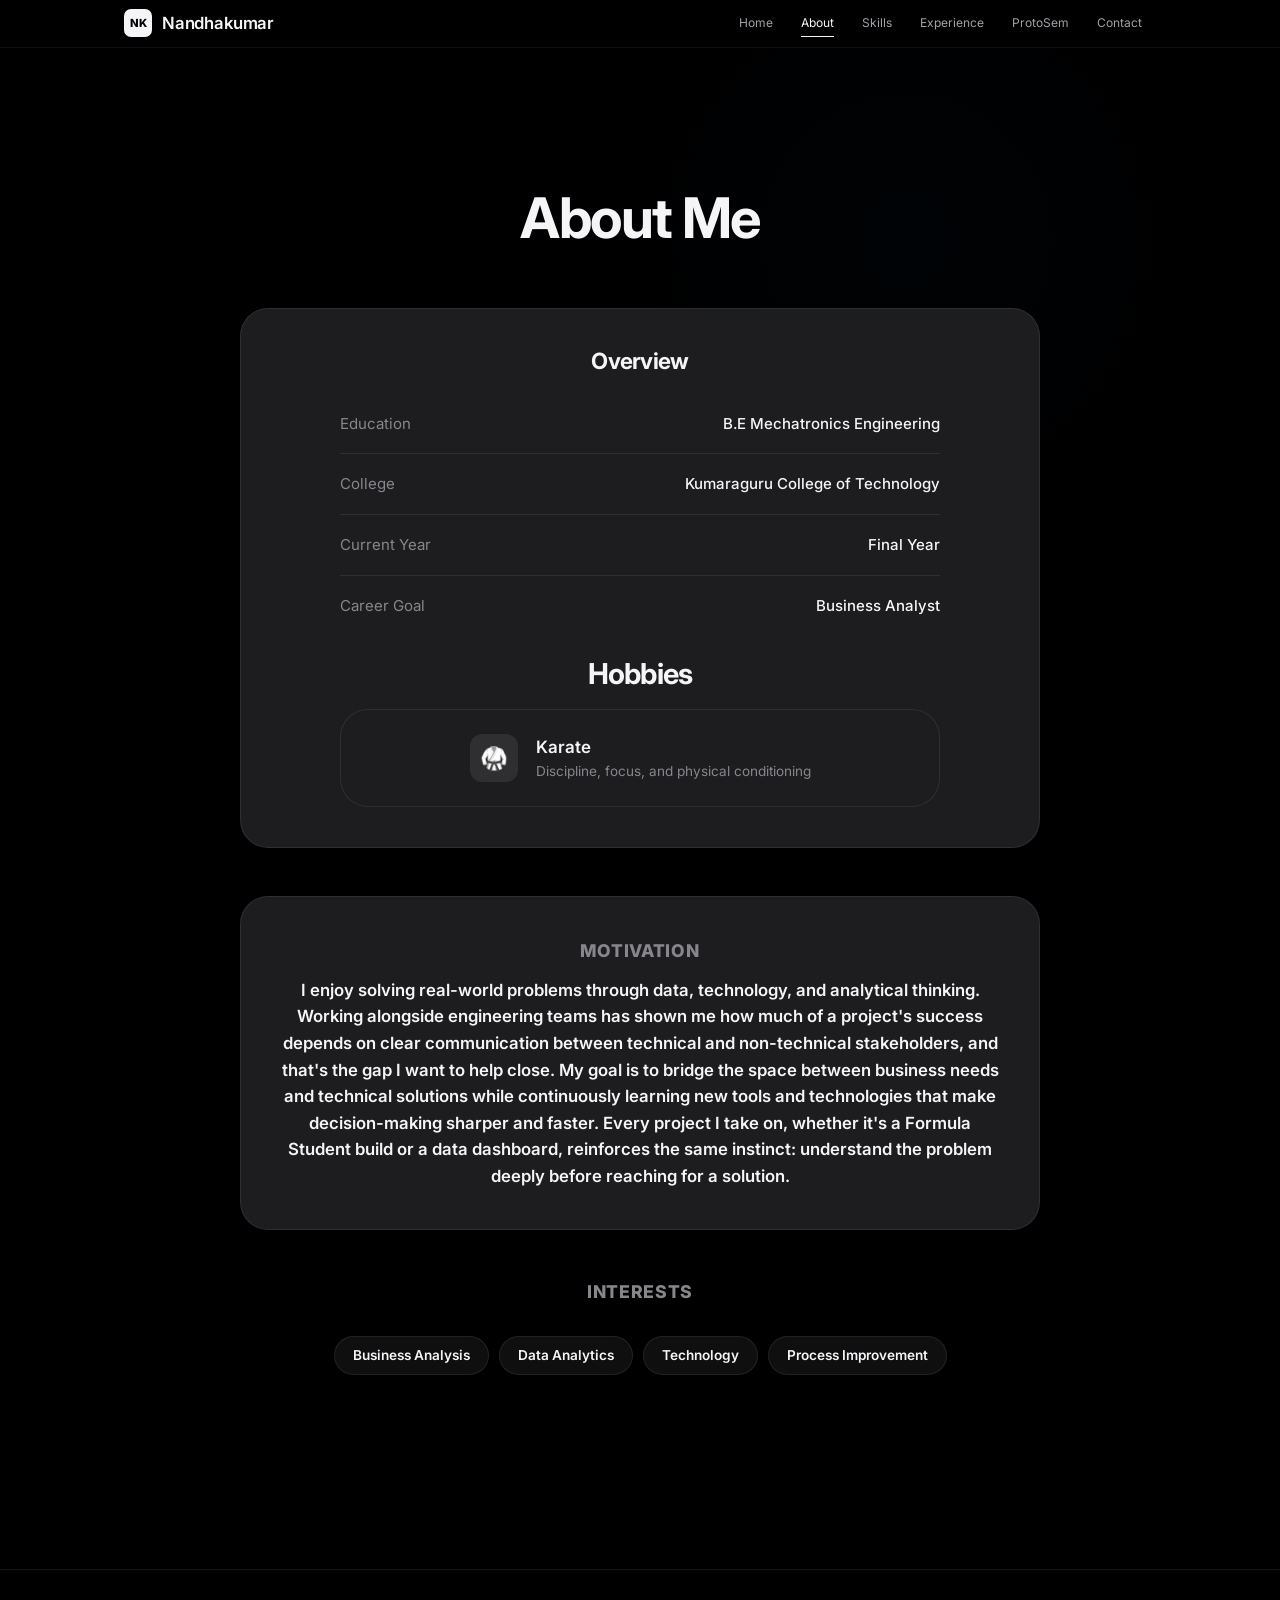
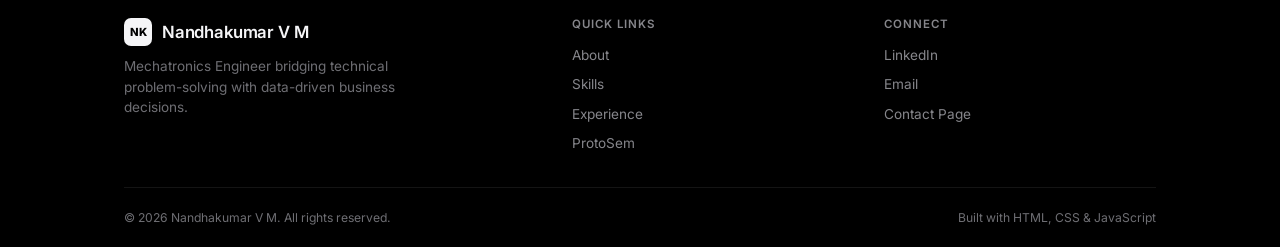
==== commit f8b83157: "refactor: remove glassmorphism effects, simplify UI text, and update personal branding across portfo" ====
--- a/about.html
+++ b/about.html
@@ -12,7 +12,7 @@
 
   <div id="loading-screen" aria-hidden="true">
     <div class="loader-mark"></div>
-    <div class="loader-text">Loading Portfolio</div>
+    <div class="loader-text">Loading</div>
   </div>
 
   <div id="scroll-progress"></div>
@@ -40,8 +40,8 @@
 
   <main>
     <div class="page-header">
-      <div class="container" style="text-align: center;">
-        <h1 style="font-size: 2.2rem;">About Me</h1>
+      <div class="container">
+        <h1>About Me</h1>
       </div>
     </div>
 
--- a/style.css
+++ b/style.css
@@ -1,5 +1,5 @@
 /* =========================================================
-   NANDHAKUMAR V M — PORTFOLIO STYLESHEET
+   NANDHAKUMAR V M — APPLE-STYLE PORTFOLIO
    Structure:
    1. Fonts & Variables
    2. Reset & Base
@@ -22,1058 +22,1229 @@
    ========================================================= */
 
 /* ---------- 1. Fonts & Variables ---------- */
-:root{
-  /* Palette */
-  --bg-0:#f8fafc;
-  --bg-1:#f1f5f9;
-  --bg-2:#e2e8f0;
-  --surface:rgba(255,255,255,0.7);
-  --surface-strong:rgba(255,255,255,0.9);
-  --border-glass:rgba(0,0,0,0.08);
-  --border-glass-hover:rgba(220,38,38,0.45);
-
-  --accent:#b91c1c;
-  --accent-2:#dc2626;
-  --accent-dim:#991b1b;
-  --accent-glow:rgba(185,28,28,0.25);
-
-  --text-0:#0f172a;
-  --text-1:#334155;
-  --text-2:#64748b;
-
-  --success:#10b981;
-
-  /* Typography */
-  --font-display: -apple-system, BlinkMacSystemFont, "SF Pro Display", "Segoe UI", Roboto, Helvetica, Arial, sans-serif;
-  --font-body: -apple-system, BlinkMacSystemFont, "SF Pro Text", "Segoe UI", Roboto, Helvetica, Arial, sans-serif;
+@import url('https://fonts.googleapis.com/css2?family=Inter:wght@300;400;500;600;700;800;900&display=swap');
+
+:root {
+  /* Apple Palette — Dark */
+  --bg-0: #000000;
+  --bg-1: #0a0a0a;
+  --bg-2: #1d1d1f;
+  --surface: rgba(29, 29, 31, 0.72);
+  --surface-strong: rgba(29, 29, 31, 0.92);
+  --surface-card: #1d1d1f;
+  --border-glass: rgba(255, 255, 255, 0.08);
+  --border-glass-hover: rgba(255, 255, 255, 0.2);
+
+  --accent: #2997ff;
+  --accent-2: #0071e3;
+  --accent-dim: #0077ed;
+  --accent-glow: rgba(41, 151, 255, 0.2);
+
+  --text-0: #f5f5f7;
+  --text-1: #a1a1a6;
+  --text-2: #86868b;
+  --text-3: #6e6e73;
+
+  --success: #30d158;
+
+  /* Typography — Apple System Stack */
+  --font-display: 'SF Pro Display', 'Inter', -apple-system, BlinkMacSystemFont, 'Segoe UI', Roboto, Helvetica, Arial, sans-serif;
+  --font-body: 'SF Pro Text', 'Inter', -apple-system, BlinkMacSystemFont, 'Segoe UI', Roboto, Helvetica, Arial, sans-serif;
 
   /* Radii */
-  --r-sm:10px;
-  --r-md:16px;
-  --r-lg:24px;
-  --r-pill:999px;
+  --r-sm: 12px;
+  --r-md: 18px;
+  --r-lg: 28px;
+  --r-pill: 980px;
 
   /* Shadows */
-  --shadow-glow: 0 0 40px var(--accent-glow);
-  --shadow-card: 0 10px 30px rgba(0,0,0,0.06);
-
-  /* Motion */
-  --ease: cubic-bezier(.16,.84,.44,1);
-  --dur-fast: .2s;
-  --dur-med: .45s;
-  --dur-slow: .8s;
-
-  --nav-h: 76px;
-}
-
-*, *::before, *::after{ box-sizing:border-box; margin:0; padding:0; }
-
-html{
-  scroll-behavior:smooth;
+  --shadow-glow: 0 0 60px rgba(41, 151, 255, 0.15);
+  --shadow-card: 0 2px 12px rgba(0, 0, 0, 0.4);
+
+  /* Motion — Apple-style */
+  --ease: cubic-bezier(0.25, 0.46, 0.45, 0.94);
+  --ease-spring: cubic-bezier(0.16, 0.84, 0.44, 1);
+  --dur-fast: 0.2s;
+  --dur-med: 0.5s;
+  --dur-slow: 0.8s;
+
+  --nav-h: 48px;
+}
+
+/* ---------- 2. Reset & Base ---------- */
+*, *::before, *::after {
+  box-sizing: border-box;
+  margin: 0;
+  padding: 0;
+}
+
+html {
+  scroll-behavior: smooth;
   scroll-padding-top: var(--nav-h);
 }
 
-body{
-  background: radial-gradient(1200px 700px at 12% -10%, rgba(226,232,240,0.5) 0%, transparent 55%),
-              radial-gradient(1000px 600px at 100% 0%, rgba(241,245,249,0.5) 0%, transparent 50%),
-              var(--bg-0);
+body {
+  background: var(--bg-0);
   color: var(--text-1);
   font-family: var(--font-body);
-  line-height:1.65;
-  overflow-x:hidden;
-  min-height:100vh;
-}
-
-img{ max-width:100%; display:block; }
-a{ color:inherit; text-decoration:none; }
-ul{ list-style:none; }
-button, input, textarea{ font-family:inherit; }
-
-h1,h2,h3,h4{
+  font-size: 17px;
+  line-height: 1.58;
+  font-weight: 400;
+  overflow-x: hidden;
+  min-height: 100vh;
+  -webkit-font-smoothing: antialiased;
+  -moz-osx-font-smoothing: grayscale;
+}
+
+img { max-width: 100%; display: block; }
+a { color: inherit; text-decoration: none; }
+ul { list-style: none; }
+button, input, textarea { font-family: inherit; }
+
+h1, h2, h3, h4 {
   font-family: var(--font-display);
   color: var(--text-0);
-  line-height:1.2;
-  letter-spacing:-0.01em;
-}
-
-::selection{ background:var(--accent); color:#fff; }
-
-:focus-visible{
-  outline: 2px solid var(--accent-2);
+  line-height: 1.08;
+  letter-spacing: -0.03em;
+  font-weight: 700;
+}
+
+::selection {
+  background: var(--accent);
+  color: #fff;
+}
+
+:focus-visible {
+  outline: 2px solid var(--accent);
   outline-offset: 3px;
   border-radius: 4px;
 }
 
-@media (prefers-reduced-motion: reduce){
-  *{ animation-duration:0.001ms !important; animation-iteration-count:1 !important; transition-duration:0.001ms !important; scroll-behavior:auto !important; }
+@media (prefers-reduced-motion: reduce) {
+  * {
+    animation-duration: 0.001ms !important;
+    animation-iteration-count: 1 !important;
+    transition-duration: 0.001ms !important;
+    scroll-behavior: auto !important;
+  }
 }
 
 /* ---------- 3. Utility / Layout ---------- */
-.container{
-  width:100%;
-  max-width:1160px;
-  margin:0 auto;
-  padding:0 24px;
-}
-
-.section{
-  padding: 110px 0 70px;
-}
-
-.eyebrow{
-  display:inline-flex;
-  align-items:center;
-  gap:8px;
-  font-family:var(--font-display);
-  font-size:0.78rem;
-  font-weight:600;
-  letter-spacing:0.14em;
-  text-transform:uppercase;
-  color:var(--accent-2);
-  margin-bottom:14px;
-}
-.eyebrow::before{
-  content:"";
-  width:22px; height:2px;
-  background:linear-gradient(90deg,var(--accent),transparent);
-  display:inline-block;
-}
-
-.glass{
+.container {
+  width: 100%;
+  max-width: 1080px;
+  margin: 0 auto;
+  padding: 0 24px;
+}
+
+.section {
+  padding: 120px 0 80px;
+}
+
+.eyebrow {
+  display: inline-flex;
+  align-items: center;
+  gap: 8px;
+  font-family: var(--font-display);
+  font-size: 0.76rem;
+  font-weight: 600;
+  letter-spacing: 0.04em;
+  text-transform: uppercase;
+  color: var(--text-2);
+  margin-bottom: 12px;
+}
+.eyebrow::before {
+  content: "";
+  width: 0;
+  height: 0;
+  display: none;
+}
+
+.glass {
+  background: var(--surface-card);
+  border: 1px solid var(--border-glass);
+  border-radius: var(--r-lg);
+  box-shadow: var(--shadow-card);
+}
+
+.reveal {
+  opacity: 0;
+  transform: translateY(30px);
+  transition: opacity 0.9s var(--ease), transform 0.9s var(--ease);
+}
+.reveal.is-visible {
+  opacity: 1;
+  transform: none;
+}
+
+/* Staggered reveal delays */
+.reveal:nth-child(1) { transition-delay: 0s; }
+.reveal:nth-child(2) { transition-delay: 0.1s; }
+.reveal:nth-child(3) { transition-delay: 0.2s; }
+.reveal:nth-child(4) { transition-delay: 0.3s; }
+.reveal:nth-child(5) { transition-delay: 0.4s; }
+.reveal:nth-child(6) { transition-delay: 0.5s; }
+
+/* ---------- 4. Loading Screen ---------- */
+#loading-screen {
+  position: fixed;
+  inset: 0;
+  z-index: 9999;
+  background: var(--bg-0);
+  display: flex;
+  align-items: center;
+  justify-content: center;
+  flex-direction: column;
+  gap: 20px;
+  transition: opacity 0.6s var(--ease), visibility 0.6s var(--ease);
+}
+#loading-screen.hidden {
+  opacity: 0;
+  visibility: hidden;
+  pointer-events: none;
+}
+.loader-mark {
+  width: 40px;
+  height: 40px;
+  border-radius: 50%;
+  border: 2px solid var(--border-glass);
+  border-top-color: var(--text-0);
+  animation: spin 0.8s linear infinite;
+}
+.loader-text {
+  font-family: var(--font-display);
+  font-size: 0.72rem;
+  letter-spacing: 0.18em;
+  text-transform: uppercase;
+  color: var(--text-2);
+}
+@keyframes spin { to { transform: rotate(360deg); } }
+
+/* ---------- 5. Scroll Progress Bar ---------- */
+#scroll-progress {
+  position: fixed;
+  top: 0;
+  left: 0;
+  height: 2px;
+  width: 0%;
+  background: linear-gradient(90deg, var(--accent), var(--accent-2));
+  z-index: 1001;
+  transition: width 0.12s linear;
+}
+
+/* ---------- Ambient Canvas ---------- */
+#particle-canvas {
+  position: fixed;
+  inset: 0;
+  z-index: 0;
+  pointer-events: none;
+  opacity: 0.4;
+}
+
+/* ---------- 6. Navigation — Apple Style ---------- */
+.navbar {
+  position: fixed;
+  top: 0;
+  left: 0;
+  right: 0;
+  z-index: 1000;
+  height: var(--nav-h);
+  display: flex;
+  align-items: center;
+  background: rgba(0, 0, 0, 0.72);
+  backdrop-filter: saturate(180%) blur(20px);
+  -webkit-backdrop-filter: saturate(180%) blur(20px);
+  border-bottom: 1px solid rgba(255, 255, 255, 0.06);
+  transition: background 0.3s var(--ease);
+}
+.navbar.scrolled {
+  background: rgba(0, 0, 0, 0.88);
+}
+.nav-inner {
+  width: 100%;
+  max-width: 1080px;
+  margin: 0 auto;
+  padding: 0 24px;
+  display: flex;
+  align-items: center;
+  justify-content: space-between;
+}
+.brand {
+  font-family: var(--font-display);
+  font-weight: 600;
+  font-size: 1.05rem;
+  color: var(--text-0);
+  display: flex;
+  align-items: center;
+  gap: 10px;
+  letter-spacing: -0.01em;
+}
+.brand-mark {
+  width: 28px;
+  height: 28px;
+  border-radius: 7px;
+  display: grid;
+  place-items: center;
+  background: var(--text-0);
+  color: var(--bg-0);
+  font-size: 0.7rem;
+  font-weight: 800;
+  letter-spacing: 0;
+}
+
+.nav-links {
+  display: flex;
+  align-items: center;
+  gap: 0;
+}
+.nav-links a {
+  position: relative;
+  font-size: 0.75rem;
+  font-weight: 400;
+  color: var(--text-1);
+  padding: 8px 14px;
+  border-radius: var(--r-pill);
+  transition: color var(--dur-fast) var(--ease);
+  letter-spacing: 0;
+}
+.nav-links a::after {
+  content: "";
+  position: absolute;
+  left: 14px;
+  right: 14px;
+  bottom: 4px;
+  height: 1px;
+  background: var(--text-0);
+  transform: scaleX(0);
+  transform-origin: left;
+  transition: transform var(--dur-med) var(--ease);
+}
+.nav-links a:hover {
+  color: var(--text-0);
+}
+.nav-links a:hover::after {
+  transform: scaleX(1);
+}
+.nav-links a.active {
+  color: var(--text-0);
+}
+.nav-links a.active::after {
+  transform: scaleX(1);
+}
+
+.nav-toggle {
+  display: none;
+  width: 38px;
+  height: 38px;
+  border-radius: 8px;
+  border: 1px solid var(--border-glass);
+  background: transparent;
+  color: var(--text-0);
+  align-items: center;
+  justify-content: center;
+  cursor: pointer;
+}
+.nav-toggle span,
+.nav-toggle span::before,
+.nav-toggle span::after {
+  content: "";
+  display: block;
+  width: 16px;
+  height: 1.5px;
+  background: var(--text-0);
+  position: relative;
+  transition: transform var(--dur-fast) var(--ease), opacity var(--dur-fast) var(--ease);
+}
+.nav-toggle span::before { position: absolute; top: -5px; }
+.nav-toggle span::after { position: absolute; top: 5px; }
+.nav-toggle.open span { background: transparent; }
+.nav-toggle.open span::before { transform: translateY(5px) rotate(45deg); }
+.nav-toggle.open span::after { transform: translateY(-5px) rotate(-45deg); }
+
+/* ---------- 7. Buttons — Apple Style ---------- */
+.btn {
+  display: inline-flex;
+  align-items: center;
+  justify-content: center;
+  gap: 8px;
+  font-family: var(--font-display);
+  font-weight: 400;
+  font-size: 0.94rem;
+  padding: 12px 24px;
+  border-radius: var(--r-pill);
+  cursor: pointer;
+  border: none;
+  transition: all var(--dur-fast) var(--ease);
+  white-space: nowrap;
+}
+.btn:active {
+  transform: scale(0.97);
+}
+
+.btn-primary {
+  background: var(--accent);
+  color: #fff;
+}
+.btn-primary:hover {
+  background: var(--accent-dim);
+}
+
+.btn-ghost {
+  background: transparent;
+  color: var(--accent);
+  border: none;
+  padding: 12px 0;
+  font-size: 1.05rem;
+}
+.btn-ghost:hover {
+  text-decoration: underline;
+}
+.btn-ghost::after {
+  content: " ›";
+  font-size: 1.2em;
+}
+
+.btn-row {
+  display: flex;
+  flex-wrap: wrap;
+  gap: 16px;
+  align-items: center;
+}
+
+/* ---------- 8. Hero / Home — Apple Style ---------- */
+.hero {
+  position: relative;
+  min-height: 100vh;
+  display: flex;
+  align-items: center;
+  justify-content: center;
+  padding-top: var(--nav-h);
+  overflow: hidden;
+}
+
+.hero-grid {
+  position: relative;
+  z-index: 2;
+  display: flex;
+  flex-direction: column;
+  align-items: center;
+  text-align: center;
+  gap: 24px;
+  width: 100%;
+  max-width: 900px;
+  margin: 0 auto;
+  padding: 0 24px;
+}
+
+.hero-eyebrow {
+  display: inline-flex;
+  align-items: center;
+  gap: 10px;
+  padding: 6px 14px;
+  border-radius: var(--r-pill);
   background: var(--surface);
   border: 1px solid var(--border-glass);
+  font-size: 0.76rem;
+  font-weight: 500;
+  color: var(--text-1);
+  margin-bottom: 16px;
+}
+.hero-eyebrow .dot {
+  width: 6px;
+  height: 6px;
+  border-radius: 50%;
+  background: var(--success);
+  box-shadow: 0 0 8px var(--success);
+  animation: pulse-dot 2s ease-in-out infinite;
+}
+@keyframes pulse-dot {
+  0%, 100% { opacity: 1; }
+  50% { opacity: 0.3; }
+}
+
+.hero h1 {
+  font-size: clamp(3rem, 8vw, 5.5rem);
+  font-weight: 700;
+  letter-spacing: -0.04em;
+  line-height: 1.05;
+  margin-bottom: 8px;
+  color: var(--text-0);
+}
+
+.rolling-text-container {
+  font-family: var(--font-display);
+  font-size: clamp(1.2rem, 2.5vw, 1.7rem);
+  font-weight: 600;
+  height: 1.5em;
+  margin-bottom: 20px;
+  overflow: hidden;
+  position: relative;
+  display: flex;
+  justify-content: center;
+}
+.rolling-text-inner {
+  display: flex;
+  flex-direction: column;
+  animation: rollUp 9s cubic-bezier(0.65, 0, 0.35, 1) infinite;
+}
+.rolling-text-inner span {
+  height: 1.5em;
+  display: flex;
+  align-items: center;
+  justify-content: center;
+  background: linear-gradient(90deg, var(--accent), #64d2ff);
+  -webkit-background-clip: text;
+  background-clip: text;
+  color: transparent;
+}
+@keyframes rollUp {
+  0%, 22%  { transform: translateY(0); }
+  33%, 55% { transform: translateY(-1.5em); }
+  66%, 88% { transform: translateY(-3em); }
+  100%     { transform: translateY(-4.5em); }
+}
+
+.hero p.desc {
+  max-width: 600px;
+  margin: 0 auto 36px auto;
+  font-size: 1.15rem;
+  line-height: 1.5;
+  color: var(--text-2);
+  font-weight: 400;
+}
+
+.hero-social {
+  display: flex;
+  justify-content: center;
+  gap: 16px;
+  margin-top: 24px;
+}
+.social-pill {
+  display: inline-flex;
+  align-items: center;
+  gap: 8px;
+  padding: 11px 22px;
+  border-radius: var(--r-pill);
+  background: var(--accent);
+  color: #fff;
+  font-size: 0.88rem;
+  font-weight: 500;
+  transition: all var(--dur-fast) var(--ease);
+}
+.social-pill:hover {
+  background: var(--accent-dim);
+  transform: scale(1.03);
+}
+.social-pill:nth-child(2) {
+  background: transparent;
+  border: 1px solid var(--border-glass-hover);
+  color: var(--accent);
+}
+.social-pill:nth-child(2):hover {
+  background: rgba(255, 255, 255, 0.06);
+}
+
+.hero-visual {
+  position: relative;
+  display: flex;
+  align-items: center;
+  justify-content: center;
+}
+
+.scroll-cue {
+  position: absolute;
+  bottom: 36px;
+  left: 50%;
+  transform: translateX(-50%);
+  display: flex;
+  flex-direction: column;
+  align-items: center;
+  gap: 8px;
+  font-size: 0.65rem;
+  letter-spacing: 0.2em;
+  text-transform: uppercase;
+  color: var(--text-3);
+  z-index: 2;
+}
+.scroll-cue .stem {
+  width: 1px;
+  height: 28px;
+  background: linear-gradient(var(--text-2), transparent);
+  animation: stem-move 2s ease-in-out infinite;
+}
+@keyframes stem-move {
+  0% { transform: scaleY(0.3); opacity: 0.3; transform-origin: top; }
+  50% { transform: scaleY(1); opacity: 1; }
+  100% { transform: scaleY(0.3); opacity: 0.3; transform-origin: bottom; }
+}
+
+/* ---------- 9. Section Headings ---------- */
+.section-head {
+  max-width: 680px;
+  margin-bottom: 60px;
+}
+.section-head h2 {
+  font-size: clamp(2rem, 4vw, 3.2rem);
+  font-weight: 700;
+  margin-bottom: 14px;
+  letter-spacing: -0.03em;
+}
+.section-head p {
+  color: var(--text-2);
+  font-size: 1.05rem;
+}
+
+/* ---------- 10. About Page ---------- */
+.about-grid {
+  display: flex;
+  flex-direction: column;
+  align-items: center;
+  gap: 48px;
+}
+.about-card {
+  padding: 40px;
+  background: var(--surface-card);
+  border: 1px solid var(--border-glass);
   border-radius: var(--r-lg);
-  backdrop-filter: blur(18px) saturate(140%);
-  -webkit-backdrop-filter: blur(18px) saturate(140%);
-  box-shadow: var(--shadow-card);
-}
-
-.reveal{
-  opacity:0;
-  transform: translateY(28px);
-  transition: opacity .8s var(--ease), transform .8s var(--ease);
-}
-.reveal.is-visible{
-  opacity:1;
-  transform:none;
-}
-
-/* ---------- 4. Loading Screen ---------- */
-#loading-screen{
-  position:fixed; inset:0;
-  z-index:9999;
+}
+.info-list {
+  display: flex;
+  flex-direction: column;
+  gap: 0;
+  margin-top: 8px;
+}
+.info-row {
+  display: flex;
+  justify-content: space-between;
+  gap: 16px;
+  padding: 18px 0;
+  border-bottom: 1px solid var(--border-glass);
+  font-size: 0.94rem;
+}
+.info-row:last-child {
+  border-bottom: none;
+  padding-bottom: 0;
+}
+.info-row .label {
+  color: var(--text-2);
+  font-weight: 400;
+}
+.info-row .value {
+  color: var(--text-0);
+  font-weight: 500;
+  text-align: right;
+}
+
+.motivation-card {
+  padding: 40px;
+  margin-bottom: 28px;
+  background: var(--surface-card);
+  border: 1px solid var(--border-glass);
+  border-radius: var(--r-lg);
+}
+.tag-grid {
+  display: flex;
+  flex-wrap: wrap;
+  gap: 10px;
+  margin-top: 18px;
+}
+.tag-pill {
+  padding: 8px 18px;
+  border-radius: var(--r-pill);
+  background: rgba(255, 255, 255, 0.06);
+  border: 1px solid var(--border-glass);
+  font-size: 0.85rem;
+  color: var(--text-1);
+  transition: all var(--dur-fast) var(--ease);
+}
+.tag-pill:hover {
+  border-color: var(--border-glass-hover);
+  color: var(--text-0);
+  background: rgba(255, 255, 255, 0.1);
+}
+
+.hobby-card {
+  padding: 24px;
+  display: flex;
+  align-items: center;
+  gap: 18px;
+  background: var(--surface-card);
+  border: 1px solid var(--border-glass);
+  border-radius: var(--r-lg);
+}
+.hobby-icon {
+  width: 48px;
+  height: 48px;
+  border-radius: 12px;
+  display: grid;
+  place-items: center;
+  background: rgba(255, 255, 255, 0.08);
+  font-size: 1.4rem;
+  flex-shrink: 0;
+}
+
+/* ---------- 11. Skills Page ---------- */
+.skills-tabs {
+  display: flex;
+  gap: 2px;
+  margin-bottom: 42px;
+  background: rgba(255, 255, 255, 0.06);
+  border-radius: var(--r-pill);
+  padding: 3px;
+  width: fit-content;
+}
+.skills-tab {
+  padding: 10px 24px;
+  border-radius: var(--r-pill);
+  background: transparent;
+  border: none;
+  font-family: var(--font-display);
+  font-weight: 500;
+  font-size: 0.85rem;
+  color: var(--text-2);
+  cursor: pointer;
+  transition: all var(--dur-fast) var(--ease);
+}
+.skills-tab.active {
+  color: var(--text-0);
+  background: rgba(255, 255, 255, 0.12);
+}
+.skills-tab:hover:not(.active) {
+  color: var(--text-1);
+}
+
+.skills-grid {
+  display: grid;
+  grid-template-columns: repeat(2, 1fr);
+  gap: 20px;
+}
+.skill-panel { display: none; }
+.skill-panel.active { display: block; }
+
+.skills-list {
+  display: flex;
+  flex-wrap: wrap;
+  gap: 12px;
+}
+.skill-tag {
+  padding: 14px 28px;
+  border-radius: var(--r-lg);
+  font-family: var(--font-display);
+  font-weight: 500;
+  font-size: 0.95rem;
+  color: var(--text-0);
+  background: var(--surface-card);
+  border: 1px solid var(--border-glass);
+  transition: all var(--dur-fast) var(--ease);
+  cursor: default;
+}
+.skill-tag:hover {
+  transform: translateY(-3px);
+  border-color: var(--border-glass-hover);
+  background: rgba(255, 255, 255, 0.08);
+  box-shadow: 0 8px 30px rgba(0, 0, 0, 0.3);
+}
+
+/* ---------- 12. Experience Timeline ---------- */
+.timeline {
+  position: relative;
+  max-width: 820px;
+  margin: 0 auto;
+  padding-left: 36px;
+}
+.timeline::before {
+  content: "";
+  position: absolute;
+  left: 6px;
+  top: 6px;
+  bottom: 6px;
+  width: 1px;
+  background: linear-gradient(var(--text-3), transparent 95%);
+  opacity: 0.4;
+}
+.timeline-item {
+  position: relative;
+  padding-bottom: 48px;
+}
+.timeline-item:last-child { padding-bottom: 0; }
+.timeline-dot {
+  position: absolute;
+  left: -33px;
+  top: 8px;
+  width: 9px;
+  height: 9px;
+  border-radius: 50%;
   background: var(--bg-0);
-  display:flex;
-  align-items:center;
-  justify-content:center;
-  flex-direction:column;
-  gap:18px;
-  transition: opacity .6s var(--ease), visibility .6s var(--ease);
-}
-#loading-screen.hidden{
-  opacity:0;
-  visibility:hidden;
-  pointer-events:none;
-}
-.loader-mark{
-  width:56px; height:56px;
-  border-radius:50%;
-  border:2px solid var(--border-glass);
-  border-top-color: var(--accent-2);
-  animation: spin 0.9s linear infinite;
-}
-.loader-text{
-  font-family:var(--font-display);
-  font-size:0.85rem;
-  letter-spacing:0.25em;
-  text-transform:uppercase;
-  color:var(--text-2);
-}
-@keyframes spin{ to{ transform:rotate(360deg); } }
-
-/* ---------- 5. Scroll Progress Bar ---------- */
-#scroll-progress{
-  position:fixed;
-  top:0; left:0;
-  height:3px;
-  width:0%;
-  background: linear-gradient(90deg, var(--accent-dim), var(--accent-2));
-  z-index:1001;
-  transition: width .12s linear;
+  border: 2px solid var(--text-2);
+  transition: all 0.4s var(--ease);
+}
+.timeline-item.is-visible .timeline-dot {
+  border-color: var(--accent);
+  box-shadow: 0 0 0 3px rgba(41, 151, 255, 0.15);
+  animation: dot-pop 0.5s var(--ease);
+}
+@keyframes dot-pop {
+  0% { transform: scale(0.4); }
+  100% { transform: scale(1); }
+}
+.timeline-card {
+  padding: 28px 30px;
+  background: var(--surface-card);
+  border: 1px solid var(--border-glass);
+  border-radius: var(--r-lg);
+  transition: all var(--dur-fast) var(--ease);
+}
+.timeline-card:hover {
+  transform: translateX(4px);
+  border-color: var(--border-glass-hover);
+}
+.timeline-meta {
+  display: flex;
+  flex-wrap: wrap;
+  gap: 10px;
+  align-items: center;
+  margin-bottom: 10px;
+}
+.timeline-badge {
+  font-size: 0.68rem;
+  font-weight: 600;
+  letter-spacing: 0.04em;
+  text-transform: uppercase;
+  color: var(--accent);
+  padding: 4px 12px;
+  border-radius: var(--r-pill);
+  background: rgba(41, 151, 255, 0.1);
+  border: 1px solid rgba(41, 151, 255, 0.2);
+}
+.timeline-card h3 {
+  font-size: 1.15rem;
+  margin-bottom: 4px;
+  letter-spacing: -0.01em;
+}
+.timeline-role {
+  font-size: 0.88rem;
+  color: var(--accent);
+  font-weight: 500;
+  margin-bottom: 12px;
+}
+.timeline-card p {
+  color: var(--text-2);
+  font-size: 0.94rem;
+  line-height: 1.55;
+}
+
+/* ---------- 13. ProtoSem Weekly Journal ---------- */
+.week-card {
+  padding: 36px 38px;
+  margin-bottom: 24px;
+  background: var(--surface-card);
+  border: 1px solid var(--border-glass);
+  border-radius: var(--r-lg);
+  transition: all var(--dur-fast) var(--ease);
+  position: relative;
+}
+.week-card:hover {
+  border-color: var(--border-glass-hover);
+}
+.week-header {
+  display: flex;
+  align-items: center;
+  justify-content: space-between;
+  flex-wrap: wrap;
+  gap: 10px;
+  margin-bottom: 16px;
+  padding-bottom: 18px;
+  border-bottom: 1px solid var(--border-glass);
+}
+.week-header h2 {
+  font-size: 1.3rem;
+  display: flex;
+  align-items: center;
+  gap: 12px;
+  letter-spacing: -0.02em;
+}
+.week-header h2::before {
+  content: "";
+  width: 8px;
+  height: 8px;
+  border-radius: 50%;
+  background: var(--accent);
+  display: inline-block;
+}
+.week-header span {
+  font-size: 0.76rem;
+  font-weight: 500;
+  color: var(--text-2);
+  padding: 5px 14px;
+  border-radius: var(--r-pill);
+  background: rgba(255, 255, 255, 0.06);
+  border: 1px solid var(--border-glass);
+}
+.week-card h3 {
+  font-size: 1.08rem;
+  color: var(--accent);
+  margin-bottom: 12px;
+  letter-spacing: -0.01em;
+}
+.week-card > p {
+  font-size: 0.95rem;
+  margin-bottom: 8px;
+  color: var(--text-2);
+  line-height: 1.6;
+}
+.week-card h4 {
+  font-family: var(--font-display);
+  font-size: 0.82rem;
+  text-transform: uppercase;
+  letter-spacing: 0.06em;
+  color: var(--text-0);
+  margin-top: 24px;
+  margin-bottom: 12px;
+}
+.week-card ul {
+  display: flex;
+  flex-direction: column;
+  gap: 8px;
+}
+.week-card ul li {
+  position: relative;
+  padding-left: 20px;
+  font-size: 0.93rem;
+  color: var(--text-2);
+  line-height: 1.55;
+}
+.week-card ul li::before {
+  content: "";
+  position: absolute;
+  left: 0;
+  top: 9px;
+  width: 5px;
+  height: 5px;
+  border-radius: 50%;
+  background: var(--accent);
+}
+.week-images {
+  display: flex;
+  gap: 12px;
+  flex-wrap: wrap;
+  margin-top: 16px;
+}
+.week-images img {
+  width: 150px;
+  height: 100px;
+  object-fit: cover;
+  border-radius: var(--r-sm);
+  border: 1px solid var(--border-glass);
+}
+
+/* ---------- 14. Contact Page ---------- */
+.contact-grid {
+  display: grid;
+  grid-template-columns: 0.9fr 1.1fr;
+  gap: 40px;
+  align-items: start;
+}
+.contact-card {
+  display: flex;
+  align-items: center;
+  gap: 16px;
+  padding: 22px 24px;
+  margin-bottom: 14px;
+  background: var(--surface-card);
+  border: 1px solid var(--border-glass);
+  border-radius: var(--r-lg);
+  transition: all var(--dur-fast) var(--ease);
+}
+.contact-card:hover {
+  border-color: var(--border-glass-hover);
+  transform: translateX(4px);
+}
+.contact-icon {
+  width: 44px;
+  height: 44px;
+  border-radius: 12px;
+  display: grid;
+  place-items: center;
+  background: rgba(255, 255, 255, 0.08);
+  flex-shrink: 0;
+  font-size: 1.1rem;
+}
+.contact-card .c-label {
+  font-size: 0.76rem;
+  color: var(--text-3);
+  margin-bottom: 2px;
+  text-transform: uppercase;
+  letter-spacing: 0.04em;
+}
+.contact-card .c-value {
+  font-size: 0.94rem;
+  color: var(--text-0);
+  font-weight: 500;
+  word-break: break-word;
+}
+.copy-btn {
+  margin-left: auto;
+  flex-shrink: 0;
+  padding: 7px 14px;
+  font-size: 0.76rem;
+  border-radius: var(--r-pill);
+  background: rgba(255, 255, 255, 0.06);
+  border: 1px solid var(--border-glass);
+  color: var(--text-1);
+  cursor: pointer;
+  transition: all var(--dur-fast) var(--ease);
+}
+.copy-btn:hover {
+  border-color: var(--border-glass-hover);
+  color: var(--text-0);
+}
+.copy-btn.copied {
+  color: var(--success);
+  border-color: var(--success);
+}
+
+.map-placeholder {
+  margin-top: 8px;
+  height: 200px;
+  border-radius: var(--r-md);
+  background: var(--surface-card);
+  border: 1px solid var(--border-glass);
+  display: flex;
+  flex-direction: column;
+  align-items: center;
+  justify-content: center;
+  gap: 8px;
+  color: var(--text-3);
+  font-size: 0.85rem;
+}
+.map-pin {
+  width: 14px;
+  height: 14px;
+  border-radius: 50% 50% 50% 0;
+  background: var(--accent);
+  transform: rotate(-45deg);
   box-shadow: 0 0 12px var(--accent-glow);
 }
 
-/* ---------- Particle Canvas (Circuit Network) ---------- */
-#particle-canvas{
-  position:fixed;
-  inset:0;
-  z-index:0;
-  pointer-events:none;
-  opacity:0.55;
-}
-
-/* ---------- 6. Navigation ---------- */
-.navbar{
-  position:fixed;
-  top:0; left:0; right:0;
-  z-index:1000;
-  height: var(--nav-h);
-  display:flex;
-  align-items:center;
-  background: rgba(255,255,255,0.7);
-  backdrop-filter: blur(16px) saturate(150%);
-  -webkit-backdrop-filter: blur(16px) saturate(150%);
-  border-bottom:1px solid var(--border-glass);
-  transition: background .3s var(--ease), border-color .3s var(--ease);
-}
-.navbar.scrolled{
-  background: rgba(255,255,255,0.9);
-  box-shadow: 0 10px 30px rgba(0,0,0,0.06);
-}
-.nav-inner{
-  width:100%;
-  max-width:1160px;
-  margin:0 auto;
-  padding:0 24px;
-  display:flex;
-  align-items:center;
-  justify-content:space-between;
-}
-.brand{
-  font-family:var(--font-display);
-  font-weight:700;
-  font-size:1.1rem;
-  color:var(--text-0);
-  display:flex;
-  align-items:center;
-  gap:10px;
-}
-.brand-mark{
-  width:34px; height:34px;
-  border-radius:9px;
-  display:grid; place-items:center;
-  background: linear-gradient(145deg, var(--accent-dim), var(--accent-2));
-  color:#fff;
-  font-size:0.9rem;
-  font-weight:700;
-  box-shadow: 0 4px 16px var(--accent-glow);
-}
-
-.nav-links{
-  display:flex;
-  align-items:center;
-  gap:2px;
-}
-.nav-links a{
-  position:relative;
-  font-size:0.92rem;
-  font-weight:500;
-  color:var(--text-1);
-  padding:10px 16px;
-  border-radius:var(--r-pill);
+.contact-form {
+  padding: 36px;
+  background: var(--surface-card);
+  border: 1px solid var(--border-glass);
+  border-radius: var(--r-lg);
+}
+.form-row {
+  display: flex;
+  flex-direction: column;
+  gap: 8px;
+  margin-bottom: 20px;
+}
+.form-row label {
+  font-size: 0.82rem;
+  font-weight: 500;
+  color: var(--text-2);
+}
+.form-row input,
+.form-row textarea {
+  background: rgba(255, 255, 255, 0.04);
+  border: 1px solid var(--border-glass);
+  border-radius: var(--r-sm);
+  padding: 14px 16px;
+  color: var(--text-0);
+  font-size: 0.94rem;
+  transition: border-color var(--dur-fast) var(--ease), background var(--dur-fast) var(--ease);
+  resize: vertical;
+}
+.form-row input:focus,
+.form-row textarea:focus {
+  border-color: var(--accent);
+  background: rgba(255, 255, 255, 0.06);
+  outline: none;
+}
+.form-row input::placeholder,
+.form-row textarea::placeholder {
+  color: var(--text-3);
+}
+.form-note {
+  font-size: 0.78rem;
+  color: var(--text-3);
+  margin-top: 12px;
+}
+
+/* ---------- 15. Footer — Apple Style ---------- */
+.footer {
+  border-top: 1px solid var(--border-glass);
+  padding: 48px 0 20px;
+  margin-top: 80px;
+  position: relative;
+  z-index: 1;
+}
+.footer-grid {
+  display: grid;
+  grid-template-columns: 1.2fr 0.8fr 0.8fr;
+  gap: 40px;
+  margin-bottom: 32px;
+}
+.footer-brand p {
+  color: var(--text-3);
+  font-size: 0.85rem;
+  margin-top: 10px;
+  max-width: 320px;
+  line-height: 1.5;
+}
+.footer h4 {
+  font-size: 0.72rem;
+  text-transform: uppercase;
+  letter-spacing: 0.08em;
+  color: var(--text-2);
+  margin-bottom: 14px;
+  font-weight: 600;
+}
+.footer-links {
+  display: flex;
+  flex-direction: column;
+  gap: 8px;
+}
+.footer-links a {
+  color: var(--text-2);
+  font-size: 0.85rem;
   transition: color var(--dur-fast) var(--ease);
 }
-.nav-links a::after{
-  content:"";
-  position:absolute;
-  left:16px; right:16px; bottom:6px;
-  height:2px;
-  background: linear-gradient(90deg,var(--accent),var(--accent-2));
-  transform: scaleX(0);
-  transform-origin:left;
-  transition: transform var(--dur-med) var(--ease);
-  border-radius:2px;
-}
-.nav-links a:hover{ color:var(--text-0); }
-.nav-links a:hover::after{ transform:scaleX(1); }
-.nav-links a.active{ color:var(--text-0); }
-.nav-links a.active::after{ transform:scaleX(1); }
-
-.nav-toggle{
-  display:none;
-  width:42px; height:42px;
-  border-radius:10px;
-  border:1px solid var(--border-glass);
-  background:var(--surface);
-  color:var(--text-0);
-  align-items:center;
-  justify-content:center;
-  cursor:pointer;
-}
-.nav-toggle span, .nav-toggle span::before, .nav-toggle span::after{
-  content:"";
-  display:block;
-  width:18px; height:2px;
-  background:var(--text-0);
-  position:relative;
-  transition: transform var(--dur-fast) var(--ease), opacity var(--dur-fast) var(--ease);
-}
-.nav-toggle span::before{ position:absolute; top:-6px; }
-.nav-toggle span::after{ position:absolute; top:6px; }
-.nav-toggle.open span{ background:transparent; }
-.nav-toggle.open span::before{ transform: translateY(6px) rotate(45deg); }
-.nav-toggle.open span::after{ transform: translateY(-6px) rotate(-45deg); }
-
-/* ---------- 7. Buttons ---------- */
-.btn{
-  display:inline-flex;
-  align-items:center;
-  justify-content:center;
-  gap:8px;
-  font-family:var(--font-display);
-  font-weight:600;
-  font-size:0.92rem;
-  padding:13px 26px;
-  border-radius: var(--r-pill);
-  cursor:pointer;
-  border:1px solid transparent;
-  transition: transform var(--dur-fast) var(--ease), box-shadow var(--dur-fast) var(--ease), background var(--dur-fast) var(--ease), border-color var(--dur-fast) var(--ease);
-  white-space:nowrap;
-}
-.btn:active{ transform: translateY(1px) scale(0.99); }
-
-.btn-primary{
-  background: linear-gradient(135deg, var(--accent-dim), var(--accent-2));
-  color:#fff;
-  box-shadow: 0 8px 24px var(--accent-glow);
-}
-.btn-primary:hover{
-  box-shadow: 0 10px 32px var(--accent-glow);
-  transform: translateY(-2px);
-}
-
-.btn-ghost{
-  background: var(--surface);
-  color: var(--text-0);
-  border-color: var(--border-glass);
-}
-.btn-ghost:hover{
+.footer-links a:hover {
+  color: var(--text-0);
+}
+.footer-bottom {
+  display: flex;
+  justify-content: space-between;
+  align-items: center;
+  flex-wrap: wrap;
+  gap: 10px;
+  padding-top: 20px;
+  border-top: 1px solid var(--border-glass);
+  font-size: 0.76rem;
+  color: var(--text-3);
+}
+
+/* ---------- 16. Back To Top ---------- */
+#back-to-top {
+  position: fixed;
+  right: 24px;
+  bottom: 24px;
+  width: 44px;
+  height: 44px;
+  border-radius: 50%;
+  background: var(--surface-card);
+  border: 1px solid var(--border-glass);
+  color: var(--text-0);
+  display: grid;
+  place-items: center;
+  cursor: pointer;
+  z-index: 900;
+  opacity: 0;
+  visibility: hidden;
+  transform: translateY(12px);
+  transition: all var(--dur-fast) var(--ease);
+  font-size: 0.9rem;
+}
+#back-to-top.show {
+  opacity: 1;
+  visibility: visible;
+  transform: none;
+}
+#back-to-top:hover {
+  background: rgba(255, 255, 255, 0.1);
   border-color: var(--border-glass-hover);
   transform: translateY(-2px);
-  background: var(--surface-strong);
-}
-
-.btn-row{ display:flex; flex-wrap:wrap; gap:14px; }
-
-/* ---------- 8. Hero / Home ---------- */
-.hero{
-  position:relative;
-  min-height:100vh;
-  display:flex;
-  align-items:center;
-  padding-top: var(--nav-h);
-  overflow:hidden;
-}
-
-.hero-grid{
-  position:relative;
-  z-index:2;
-  display:flex;
-  flex-direction:column;
-  align-items:center;
-  text-align:center;
-  gap:48px;
-  width:100%;
-}
-
-.hero-eyebrow{
-  display:inline-flex;
-  align-items:center;
-  gap:10px;
-  padding:8px 16px;
-  border-radius:var(--r-pill);
-  background:var(--surface);
-  border:1px solid var(--border-glass);
-  font-size:0.8rem;
-  font-weight:600;
-  color:var(--accent-2);
-  margin-bottom:22px;
-}
-.hero-eyebrow .dot{
-  width:7px; height:7px;
-  border-radius:50%;
-  background: var(--success);
-  box-shadow: 0 0 10px var(--success);
-  animation: pulse-dot 1.8s ease-in-out infinite;
-}
-@keyframes pulse-dot{
-  0%,100%{ opacity:1; } 50%{ opacity:0.35; }
-}
-
-.hero h1{
-  font-size: clamp(2.4rem, 5vw, 3.8rem);
-  font-weight:800;
-  margin-bottom:14px;
-}
-.hero h1 span{
-  background: linear-gradient(120deg, var(--accent-2), #fca5a5 45%, var(--accent));
-  -webkit-background-clip:text;
-  background-clip:text;
-  color:transparent;
-}
-
-.rolling-text-container {
-  font-family: var(--font-display);
-  font-size: clamp(1.05rem, 2vw, 1.35rem);
-  font-weight: 600;
-  color: var(--text-1);
-  height: 1.6em;
-  margin-bottom: 22px;
-  overflow: hidden;
+}
+
+/* ---------- Page Header (inner pages) ---------- */
+.page-header {
+  padding: 140px 0 40px;
   position: relative;
-  display: flex;
-  justify-content: center;
-}
-.rolling-text-inner {
-  display: flex;
-  flex-direction: column;
-  animation: rollUp 8s cubic-bezier(0.68, -0.55, 0.265, 1.55) infinite;
-}
-.rolling-text-inner span {
-  height: 1.6em;
-  display: flex;
-  align-items: center;
-  justify-content: center;
-}
-@keyframes rollUp {
-  0%, 20% { transform: translateY(0); }
-  33%, 53% { transform: translateY(-1.6em); }
-  66%, 86% { transform: translateY(-3.2em); }
-  100% { transform: translateY(-4.8em); }
-}
-
-.hero p.desc{
-  max-width:560px;
-  margin: 0 auto 32px auto;
-  font-size:1rem;
-  color:var(--text-1);
-}
-
-.hero-social{
-  display:flex;
-  justify-content:center;
-  gap:14px;
-  margin-top:30px;
-}
-.social-pill{
-  display:flex;
-  align-items:center;
-  gap:10px;
-  padding:10px 18px;
-  border-radius:var(--r-pill);
-  background:var(--surface);
-  border:1px solid var(--border-glass);
-  font-size:0.85rem;
-  color:var(--text-1);
-  transition: all var(--dur-fast) var(--ease);
-}
-.social-pill:hover{
-  border-color: var(--border-glass-hover);
-  color:var(--text-0);
-  transform: translateY(-2px);
-}
-
-.hero-visual{
-  position:relative;
-  display:flex;
-  align-items:center;
-  justify-content:center;
-}
-.orbit-frame{
-  position:relative;
-  width:340px; height:340px;
-  border-radius:50%;
-  display:grid;
-  place-items:center;
-}
-.orbit-ring{
-  position:absolute;
-  inset:0;
-  border-radius:50%;
-  border:1px dashed var(--border-glass);
-  animation: spin-slow 18s linear infinite;
-}
-.orbit-ring.ring-2{ inset:32px; animation-duration:26s; animation-direction:reverse; }
-@keyframes spin-slow{ to{ transform:rotate(360deg); } }
-
-.avatar-core{
-  position:relative;
-  width:210px; height:210px;
-  border-radius:50%;
-  background: linear-gradient(150deg, #e2e8f0, #f8fafc);
-  border:1px solid var(--border-glass);
-  display:grid;
-  place-items:center;
-  box-shadow: 0 0 60px var(--accent-glow), inset 0 0 40px rgba(220,38,38,0.12);
-  font-family:var(--font-display);
-  font-size:3rem;
-  font-weight:800;
-  color:var(--text-0);
-  animation: float 5s ease-in-out infinite;
-}
-@keyframes float{
-  0%,100%{ transform:translateY(0px); }
-  50%{ transform:translateY(-14px); }
-}
-
-.orbit-chip{
-  position:absolute;
-  padding:8px 14px;
-  border-radius:var(--r-pill);
-  background:var(--surface-strong);
-  border:1px solid var(--border-glass);
-  font-size:0.78rem;
-  font-weight:600;
-  color:var(--text-0);
-  backdrop-filter: blur(10px);
-  animation: float 6s ease-in-out infinite;
-}
-.chip-1{ top:-6px; left:10%; animation-delay:.2s; }
-.chip-2{ bottom:6%; left:-8%; animation-delay:1s; }
-.chip-3{ bottom:10%; right:-10%; animation-delay:1.6s; }
-.chip-4{ top:8%; right:-6%; animation-delay:0.6s; }
-
-.scroll-cue{
-  position:absolute;
-  bottom:28px;
-  left:50%;
-  transform:translateX(-50%);
-  display:flex;
-  flex-direction:column;
-  align-items:center;
-  gap:8px;
-  font-size:0.72rem;
-  letter-spacing:0.15em;
-  text-transform:uppercase;
-  color:var(--text-2);
-  z-index:2;
-}
-.scroll-cue .stem{
-  width:1px; height:34px;
-  background: linear-gradient(var(--accent-2), transparent);
-  animation: stem-move 1.6s ease-in-out infinite;
-}
-@keyframes stem-move{
-  0%{ transform:scaleY(0.4); opacity:0.4; transform-origin:top; }
-  50%{ transform:scaleY(1); opacity:1; }
-  100%{ transform:scaleY(0.4); opacity:0.4; transform-origin:bottom; }
-}
-
-/* ---------- 9. Section Headings ---------- */
-.section-head{
-  max-width:640px;
-  margin-bottom:56px;
-}
-.section-head h2{
-  font-size: clamp(1.8rem, 3.4vw, 2.5rem);
-  font-weight:700;
-  margin-bottom:14px;
-}
-.section-head p{
-  color:var(--text-2);
-  font-size:1rem;
-}
-
-/* ---------- 10. About Page ---------- */
-.about-grid{
-  display:flex;
-  flex-direction:column;
-  align-items:center;
-  gap:40px;
-}
-.about-card{
-  padding:34px;
-}
-.info-list{ display:flex; flex-direction:column; gap:18px; margin-top:6px; }
-.info-row{
-  display:flex;
-  justify-content:space-between;
-  gap:16px;
-  padding-bottom:16px;
-  border-bottom:1px solid var(--border-glass);
-  font-size:0.94rem;
-}
-.info-row:last-child{ border-bottom:none; padding-bottom:0; }
-.info-row .label{ color:var(--text-2); }
-.info-row .value{ color:var(--text-0); font-weight:600; text-align:right; }
-
-.motivation-card{ padding:34px; margin-bottom:28px; }
-.tag-grid{
-  display:flex;
-  flex-wrap:wrap;
-  gap:10px;
-  margin-top:18px;
-}
-.tag-pill{
-  padding:9px 16px;
-  border-radius:var(--r-pill);
-  background:var(--surface);
-  border:1px solid var(--border-glass);
-  font-size:0.84rem;
-  color:var(--text-1);
-  transition: all var(--dur-fast) var(--ease);
-}
-.tag-pill:hover{
-  border-color:var(--border-glass-hover);
-  color:var(--text-0);
-  background:var(--surface-strong);
-}
-
-.hobby-card{ padding:26px; display:flex; align-items:center; gap:18px; }
-.hobby-icon{
-  width:52px; height:52px;
-  border-radius:14px;
-  display:grid; place-items:center;
-  background: linear-gradient(145deg, var(--accent-dim), var(--accent-2));
-  font-size:1.4rem;
-  flex-shrink:0;
-}
-
-/* ---------- 11. Skills Page ---------- */
-.skills-tabs{
-  display:flex;
-  gap:10px;
-  margin-bottom:38px;
-}
-.skills-tab{
-  padding:11px 22px;
-  border-radius:var(--r-pill);
-  background:var(--surface);
-  border:1px solid var(--border-glass);
-  font-family:var(--font-display);
-  font-weight:600;
-  font-size:0.88rem;
-  color:var(--text-1);
-  cursor:pointer;
-  transition: all var(--dur-fast) var(--ease);
-}
-.skills-tab.active, .skills-tab:hover{
-  color:#fff;
-  background: linear-gradient(135deg, var(--accent-dim), var(--accent-2));
-  border-color:transparent;
-}
-
-.skills-grid{
-  display:grid;
-  grid-template-columns: repeat(2, 1fr);
-  gap:20px;
-}
-.skill-panel{ display:none; }
-.skill-panel.active{ display:block; }
-
-.skills-list{
-  display:flex;
-  flex-wrap:wrap;
-  gap:14px;
-}
-.skill-tag{
-  padding:14px 28px;
-  border-radius:var(--r-pill);
-  font-family:var(--font-display);
-  font-weight:600;
-  font-size:0.95rem;
-  color:var(--text-0);
-  transition: transform var(--dur-fast) var(--ease), border-color var(--dur-fast) var(--ease), box-shadow var(--dur-fast) var(--ease);
-  cursor:default;
-}
-.skill-tag:hover{
-  transform: translateY(-4px);
-  border-color: var(--border-glass-hover);
-  box-shadow: 0 8px 24px var(--accent-glow);
-}
-
-/* ---------- 12. Experience Timeline ---------- */
-.timeline{
-  position:relative;
-  max-width:820px;
-  margin:0 auto;
-  padding-left:32px;
-}
-.timeline::before{
-  content:"";
-  position:absolute;
-  left:6.5px; top:6px; bottom:6px;
-  width:1px;
-  background: linear-gradient(var(--accent), transparent 95%);
-  opacity:0.25;
-}
-.timeline-item{
-  position:relative;
-  padding-bottom:44px;
-}
-.timeline-item:last-child{ padding-bottom:0; }
-.timeline-dot{
-  position:absolute;
-  left:-30px; top:8px;
-  width:10px; height:10px;
-  border-radius:50%;
-  background: var(--bg-0);
-  border:2px solid var(--accent-2);
-  box-shadow: 0 0 0 3px rgba(220,38,38,0.12);
-}
-.timeline-item.is-visible .timeline-dot{
-  animation: dot-pop .5s var(--ease);
-}
-@keyframes dot-pop{
-  0%{ transform:scale(0.4); box-shadow:0 0 0 0 rgba(220,38,38,0.4); }
-  100%{ transform:scale(1); }
-}
-.timeline-card{
-  padding:26px 28px;
-  transition: transform var(--dur-fast) var(--ease), border-color var(--dur-fast) var(--ease);
-}
-.timeline-card:hover{
-  transform: translateX(6px);
-  border-color: var(--border-glass-hover);
-}
-.timeline-meta{
-  display:flex;
-  flex-wrap:wrap;
-  gap:10px;
-  align-items:center;
-  margin-bottom:10px;
-}
-.timeline-badge{
-  font-size:0.72rem;
-  font-weight:700;
-  letter-spacing:0.06em;
-  text-transform:uppercase;
-  color:var(--accent-2);
-  padding:5px 12px;
-  border-radius:var(--r-pill);
-  background:rgba(220,38,38,0.12);
-  border:1px solid rgba(220,38,38,0.25);
-}
-.timeline-card h3{ font-size:1.15rem; margin-bottom:4px; }
-.timeline-role{
-  font-size:0.88rem;
-  color:var(--accent-2);
-  font-weight:600;
-  margin-bottom:12px;
-}
-.timeline-card p{ color:var(--text-1); font-size:0.94rem; }
-
-/* ---------- 13. ProtoSem Weekly Journal ---------- */
-.week-card{
-  padding:32px 34px;
-  margin-bottom:28px;
-  transition: transform var(--dur-fast) var(--ease), border-color var(--dur-fast) var(--ease);
-  position:relative;
-}
-.week-card:hover{
-  transform: translateY(-4px);
-  border-color: var(--border-glass-hover);
-}
-.week-header{
-  display:flex;
-  align-items:center;
-  justify-content:space-between;
-  flex-wrap:wrap;
-  gap:10px;
-  margin-bottom:14px;
-  padding-bottom:16px;
-  border-bottom:1px solid var(--border-glass);
-}
-.week-header h2{
-  font-size:1.3rem;
-  display:flex;
-  align-items:center;
-  gap:12px;
-}
-.week-header h2::before{
-  content:"";
-  width:8px; height:8px;
-  border-radius:50%;
-  background:var(--accent-2);
-  box-shadow:0 0 10px var(--accent-glow);
-  display:inline-block;
-}
-.week-header span{
-  font-size:0.82rem;
-  font-weight:600;
-  color:var(--text-2);
-  padding:6px 14px;
-  border-radius:var(--r-pill);
-  background:var(--surface);
-  border:1px solid var(--border-glass);
-}
-.week-card h3{
-  font-size:1.08rem;
-  color:var(--accent-2);
-  margin-bottom:10px;
-}
-.week-card > p{ font-size:0.95rem; margin-bottom:6px; }
-.week-card h4{
-  font-family:var(--font-display);
-  font-size:0.86rem;
-  text-transform:uppercase;
-  letter-spacing:0.06em;
-  color:var(--text-0);
-  margin-top:20px;
-  margin-bottom:10px;
-}
-.week-card ul{
-  display:flex;
-  flex-direction:column;
-  gap:8px;
-}
-.week-card ul li{
-  position:relative;
-  padding-left:20px;
-  font-size:0.93rem;
-  color:var(--text-1);
-}
-.week-card ul li::before{
-  content:"";
-  position:absolute;
-  left:0; top:9px;
-  width:6px; height:6px;
-  border-radius:2px;
-  background:var(--accent-2);
-  transform:rotate(45deg);
-}
-.week-images{
-  display:flex;
-  gap:12px;
-  flex-wrap:wrap;
-  margin-top:14px;
-}
-.week-images img{
-  width:150px; height:100px;
-  object-fit:cover;
-  border-radius:var(--r-sm);
-  border:1px solid var(--border-glass);
-}
-
-/* ---------- 14. Contact Page ---------- */
-.contact-grid{
-  display:grid;
-  grid-template-columns: 0.9fr 1.1fr;
-  gap:40px;
-  align-items:start;
-}
-.contact-card{
-  display:flex;
-  align-items:center;
-  gap:16px;
-  padding:22px 24px;
-  margin-bottom:16px;
-  transition: transform var(--dur-fast) var(--ease), border-color var(--dur-fast) var(--ease);
-}
-.contact-card:hover{
-  transform: translateX(6px);
-  border-color: var(--border-glass-hover);
-}
-.contact-icon{
-  width:48px; height:48px;
-  border-radius:12px;
-  display:grid; place-items:center;
-  background: linear-gradient(145deg, var(--accent-dim), var(--accent-2));
-  flex-shrink:0;
-  font-size:1.15rem;
-}
-.contact-card .c-label{ font-size:0.78rem; color:var(--text-2); margin-bottom:2px; }
-.contact-card .c-value{ font-size:0.96rem; color:var(--text-0); font-weight:600; word-break:break-word; }
-.copy-btn{
-  margin-left:auto;
-  flex-shrink:0;
-  padding:8px 14px;
-  font-size:0.78rem;
-  border-radius:var(--r-pill);
-  background:var(--surface);
-  border:1px solid var(--border-glass);
-  color:var(--text-1);
-  cursor:pointer;
-  transition: all var(--dur-fast) var(--ease);
-}
-.copy-btn:hover{ border-color:var(--border-glass-hover); color:var(--text-0); }
-.copy-btn.copied{ color:var(--success); border-color:var(--success); }
-
-.map-placeholder{
-  margin-top:8px;
-  height:200px;
-  border-radius:var(--r-md);
-  background:
-    linear-gradient(rgba(241,245,249,0.75), rgba(241,245,249,0.85)),
-    repeating-linear-gradient(0deg, transparent, transparent 23px, rgba(0,0,0,0.03) 24px),
-    repeating-linear-gradient(90deg, transparent, transparent 23px, rgba(0,0,0,0.03) 24px);
-  border:1px solid var(--border-glass);
-  display:flex;
-  flex-direction:column;
-  align-items:center;
-  justify-content:center;
-  gap:8px;
-  color:var(--text-2);
-  font-size:0.85rem;
-}
-.map-pin{
-  width:16px; height:16px;
-  border-radius:50% 50% 50% 0;
-  background:var(--accent-2);
-  transform:rotate(-45deg);
-  box-shadow:0 0 16px var(--accent-glow);
-}
-
-.contact-form{ padding:34px; }
-.form-row{ display:flex; flex-direction:column; gap:8px; margin-bottom:20px; }
-.form-row label{
-  font-size:0.84rem;
-  font-weight:600;
-  color:var(--text-1);
-}
-.form-row input, .form-row textarea{
-  background: rgba(0,0,0,0.03);
-  border:1px solid var(--border-glass);
-  border-radius:var(--r-sm);
-  padding:13px 16px;
-  color:var(--text-0);
-  font-size:0.94rem;
-  transition: border-color var(--dur-fast) var(--ease), background var(--dur-fast) var(--ease);
-  resize:vertical;
-}
-.form-row input:focus, .form-row textarea:focus{
-  border-color:var(--accent-2);
-  background: rgba(0,0,0,0.05);
-}
-.form-note{
-  font-size:0.8rem;
-  color:var(--text-2);
-  margin-top:10px;
-}
-
-/* ---------- 15. Footer ---------- */
-.footer{
-  border-top:1px solid var(--border-glass);
-  padding:56px 0 28px;
-  margin-top:80px;
-  position:relative;
-  z-index:1;
-}
-.footer-grid{
-  display:grid;
-  grid-template-columns: 1.2fr 0.8fr 0.8fr;
-  gap:40px;
-  margin-bottom:36px;
-}
-.footer-brand p{
-  color:var(--text-2);
-  font-size:0.9rem;
-  margin-top:12px;
-  max-width:320px;
-}
-.footer h4{
-  font-size:0.85rem;
-  text-transform:uppercase;
-  letter-spacing:0.08em;
-  color:var(--text-0);
-  margin-bottom:16px;
-}
-.footer-links{ display:flex; flex-direction:column; gap:10px; }
-.footer-links a{
-  color:var(--text-2);
-  font-size:0.92rem;
-  transition: color var(--dur-fast) var(--ease), padding-left var(--dur-fast) var(--ease);
-}
-.footer-links a:hover{ color:var(--accent-2); padding-left:4px; }
-.footer-bottom{
-  display:flex;
-  justify-content:space-between;
-  align-items:center;
-  flex-wrap:wrap;
-  gap:10px;
-  padding-top:24px;
-  border-top:1px solid var(--border-glass);
-  font-size:0.82rem;
-  color:var(--text-2);
-}
-
-/* ---------- 16. Back To Top ---------- */
-#back-to-top{
-  position:fixed;
-  right:24px;
-  bottom:24px;
-  width:48px; height:48px;
-  border-radius:50%;
-  background: linear-gradient(135deg, var(--accent-dim), var(--accent-2));
-  color:#fff;
-  display:grid;
-  place-items:center;
-  border:none;
-  cursor:pointer;
-  box-shadow: 0 8px 24px var(--accent-glow);
-  z-index:900;
-  opacity:0;
-  visibility:hidden;
-  transform: translateY(12px);
-  transition: opacity var(--dur-fast) var(--ease), transform var(--dur-fast) var(--ease), visibility var(--dur-fast) var(--ease);
-}
-#back-to-top.show{
-  opacity:1;
-  visibility:visible;
-  transform:none;
-}
-#back-to-top:hover{ transform: translateY(-3px); }
-
-/* ---------- Page Header (inner pages) ---------- */
-.page-header{
-  padding: 150px 0 40px;
-  position:relative;
-  z-index:1;
-}
-.page-header h1{
-  font-size: clamp(2rem, 4vw, 2.8rem);
-  font-weight:800;
+  z-index: 1;
+  text-align: center;
+}
+.page-header h1 {
+  font-size: clamp(2.2rem, 5vw, 3.5rem);
+  font-weight: 700;
+  letter-spacing: -0.03em;
 }
 
 /* generic content z-index above canvas */
-.navbar, .section, .page-header, .footer{ position:relative; z-index:1; }
+.navbar, .section, .page-header, .footer {
+  position: relative;
+  z-index: 1;
+}
 
 /* ---------- 18. Responsive ---------- */
-@media (max-width: 980px){
-  .hero-grid{ grid-template-columns:1fr; }
-  .hero-visual{ order:-1; }
-  .orbit-frame{ width:260px; height:260px; }
-  .avatar-core{ width:160px; height:160px; font-size:2.2rem; }
-  .about-grid, .contact-grid{ grid-template-columns:1fr; }
-  .footer-grid{ grid-template-columns:1fr 1fr; }
-}
-
-@media (max-width: 720px){
-  .nav-links{
-    position:fixed;
-    top:var(--nav-h);
-    left:0; right:0;
-    flex-direction:column;
-    align-items:stretch;
-    background: rgba(255,255,255,0.97);
-    backdrop-filter: blur(16px);
-    border-bottom:1px solid var(--border-glass);
-    padding:14px;
-    gap:4px;
+@media (max-width: 980px) {
+  .hero-grid { grid-template-columns: 1fr; }
+  .hero-visual { order: -1; }
+  .about-grid, .contact-grid { grid-template-columns: 1fr; }
+  .footer-grid { grid-template-columns: 1fr 1fr; }
+}
+
+@media (max-width: 720px) {
+  .nav-links {
+    position: fixed;
+    top: var(--nav-h);
+    left: 0;
+    right: 0;
+    flex-direction: column;
+    align-items: stretch;
+    background: rgba(0, 0, 0, 0.96);
+    backdrop-filter: saturate(180%) blur(20px);
+    -webkit-backdrop-filter: saturate(180%) blur(20px);
+    border-bottom: 1px solid var(--border-glass);
+    padding: 14px;
+    gap: 2px;
     transform: translateY(-8px);
-    opacity:0;
-    visibility:hidden;
+    opacity: 0;
+    visibility: hidden;
     transition: all var(--dur-med) var(--ease);
   }
-  .nav-links.open{
-    transform:none;
-    opacity:1;
-    visibility:visible;
+  .nav-links.open {
+    transform: none;
+    opacity: 1;
+    visibility: visible;
   }
-  .nav-links a{ padding:14px 16px; border-radius:10px; }
-  .nav-links a::after{ display:none; }
-  .nav-links a.active{ background:var(--surface); }
-  .nav-toggle{ display:flex; }
-
-  .skills-grid, .skill-panel.active{ grid-template-columns:1fr; }
-  .footer-grid{ grid-template-columns:1fr; gap:28px; }
-  .footer-bottom{ flex-direction:column; align-items:flex-start; }
-}
-
-@media (max-width: 480px){
-  .container{ padding:0 18px; }
-  .section{ padding:90px 0 50px; }
-  .btn{ width:100%; }
-  .btn-row{ flex-direction:column; }
-  .week-images img{ width:100%; height:140px; }
-}
+  .nav-links a {
+    padding: 14px 16px;
+    border-radius: 10px;
+    font-size: 0.88rem;
+  }
+  .nav-links a::after { display: none; }
+  .nav-links a.active {
+    background: rgba(255, 255, 255, 0.06);
+  }
+  .nav-toggle { display: flex; }
+
+  .skills-grid, .skill-panel.active {
+    grid-template-columns: 1fr;
+  }
+  .footer-grid {
+    grid-template-columns: 1fr;
+    gap: 24px;
+  }
+  .footer-bottom {
+    flex-direction: column;
+    align-items: flex-start;
+  }
+  .page-header {
+    text-align: center;
+  }
+  .page-header .eyebrow {
+    justify-content: center;
+  }
+}
+
+@media (max-width: 480px) {
+  .container { padding: 0 20px; }
+  .section { padding: 90px 0 50px; }
+  .btn { width: 100%; }
+  .btn-row { flex-direction: column; }
+  .week-card { padding: 24px 22px; }
+  .week-images img { width: 100%; height: 140px; }
+  .hero h1 {
+    font-size: clamp(2.4rem, 10vw, 3.2rem);
+  }
+}
